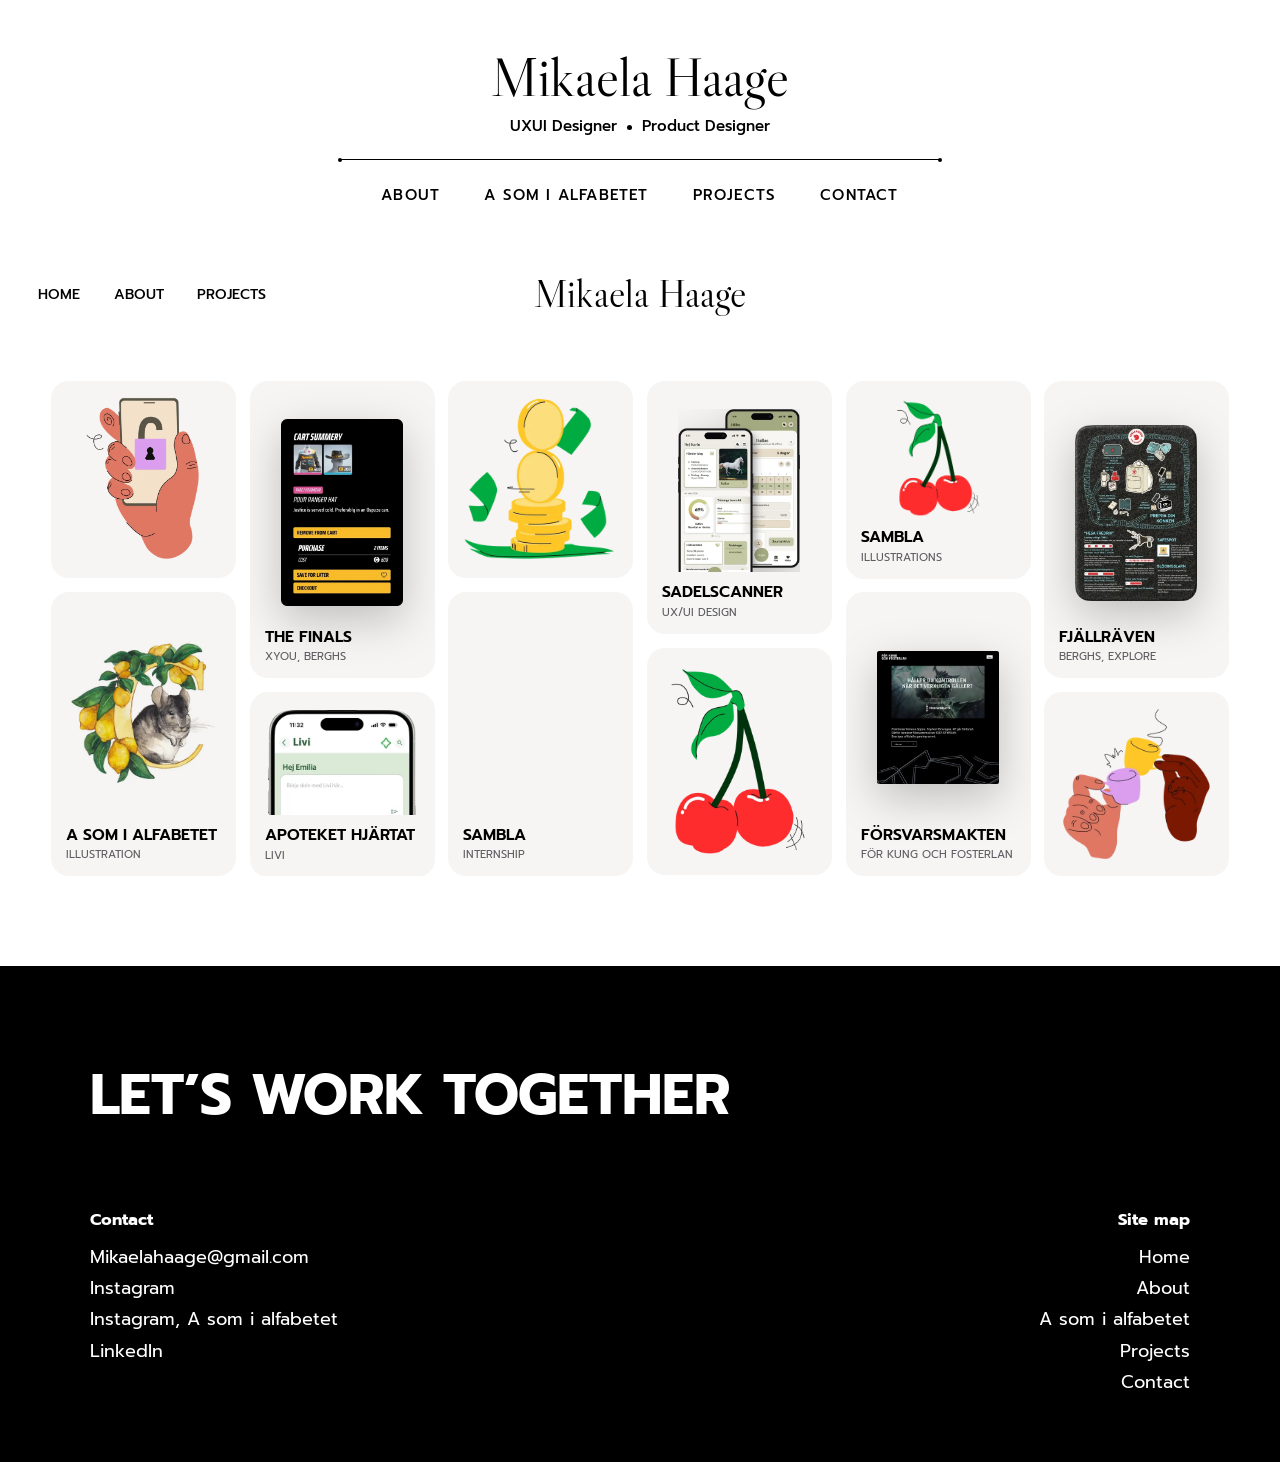
==== index.html @ c75f8031 "Give the Projects view the compact header and a title, like About Co-Authored-By: Claude Opus 5.5 <n" ====
<!doctype html>
<html lang="en">
<head>
  <meta charset="utf-8">
  <meta name="viewport" content="width=device-width, initial-scale=1">
  <title>Mikaela Haage – UXUI Designer &amp; Product Designer</title>
  <meta name="description" content="Portfolio of Mikaela Haage, UXUI Designer and Product Designer in Stockholm: apps, campaigns and hand-drawn illustration.">
  <link rel="canonical" href="https://mikaelahaage.se/">
  <!-- How the page looks when the link is shared. -->
  <meta property="og:type" content="website">
  <meta property="og:site_name" content="Mikaela Haage">
  <meta property="og:title" content="Mikaela Haage – UXUI Designer &amp; Product Designer">
  <meta property="og:description" content="Portfolio of Mikaela Haage, UXUI Designer and Product Designer in Stockholm: apps, campaigns and hand-drawn illustration.">
  <meta property="og:url" content="https://mikaelahaage.se/">
  <meta property="og:image" content="https://mikaelahaage.se/img/share/home.jpg">
  <meta property="og:image:width" content="1200">
  <meta property="og:image:height" content="630">
  <meta name="twitter:card" content="summary_large_image">
  <link rel="preconnect" href="https://fonts.googleapis.com">
  <link rel="preconnect" href="https://fonts.gstatic.com" crossorigin>
  <link rel="stylesheet" href="https://fonts.googleapis.com/css2?family=Libre+Caslon+Display&family=Prompt:wght@400;500;600&display=swap">
  <link rel="stylesheet" href="styles.css">
  <script>
    // Intro: start hidden before first paint. Skipped for reduced motion, deep links,
    // and when arriving from another page on the site (the page transition runs instead).
    // A reload keeps the original referrer, so it counts as a fresh visit.
    const navType = (performance.getEntriesByType("navigation")[0] || {}).type;
    const fromSite = navType !== "reload" && document.referrer.startsWith(location.origin + "/");
    // The Projects view has the project pages' compact header; set it before
    // the first paint so the big header never flashes.
    if (location.hash === "#projects") document.documentElement.classList.add("list-view");
    if (!matchMedia("(prefers-reduced-motion: reduce)").matches && !location.hash && !fromSite) {
      history.scrollRestoration = "manual";
      document.documentElement.classList.add("intro");
    }
  </script>
</head>
<body>

  <header class="site-header">
    <h1 class="name">Mikaela Haage</h1>
    <p class="role">UXUI Designer<span class="role-dot" aria-hidden="true"></span>Product Designer</p>
    <div class="rule" role="presentation"></div>
    <nav class="nav" aria-label="Main menu">
      <a href="about">About</a>
      <a href="projects/alfabetet">A som i alfabetet</a>
      <a href="#projects">Projects</a>
      <a href="#contact">Contact</a>
    </nav>
  </header>

  <!-- The Projects view's header, like About's and the project pages'. -->
  <header class="project-header project-header--plain projects-header">
    <nav class="project-nav" aria-label="Main menu">
      <a href="./">Home</a>
      <a href="about">About</a>
      <a href="#projects" aria-current="page">Projects</a>
    </nav>
    <a class="name" href="./">Mikaela Haage</a>
  </header>

  <main>
    <div class="projects-intro">
      <p class="case-eyebrow">Projects</p>
      <h1 class="case-title">Selected work</h1>
    </div>
    <!-- Card wall: JS fills .wall-track with two identical sets of columns. -->
    <section id="projects" class="wall" aria-label="Projects">
      <div class="wall-track" id="wall-track"></div>
    </section>

  </main>

  <!-- Same contact footer as the project pages, mirrored: heading and a site
       map (the header's links) on the left, contact on the right. -->
  <footer id="contact" class="contact-footer contact-footer--home" aria-labelledby="contact-footer-title">
    <h2 id="contact-footer-title" class="contact-footer-title">Let’s work together</h2>
    <div class="contact-footer-columns">
      <div class="contact-footer-contact">
        <p class="contact-footer-label">Contact</p>
        <ul class="contact-footer-links">
          <li><a href="mailto:mikaelahaage@gmail.com">Mikaelahaage@gmail.com</a></li>
          <!-- TODO: add the real profile URLs. -->
          <li><a href="https://www.instagram.com/egaah/" target="_blank" rel="noopener">Instagram</a></li>
          <li><a href="https://www.instagram.com/asomialfabetet/" target="_blank" rel="noopener">Instagram, A som i alfabetet</a></li>
          <li><a href="https://www.linkedin.com/in/mikaela-haage-33284964" target="_blank" rel="noopener">LinkedIn</a></li>
        </ul>
      </div>
      <nav class="site-map" aria-labelledby="site-map-title">
        <p id="site-map-title" class="contact-footer-label">Site map</p>
        <ul class="contact-footer-links">
          <li><a href="./">Home</a></li>
          <li><a href="about">About</a></li>
          <li><a href="projects/alfabetet">A som i alfabetet</a></li>
          <li><a href="#projects">Projects</a></li>
          <li><a href="mailto:mikaelahaage@gmail.com">Contact</a></li>
        </ul>
      </nav>
    </div>
  </footer>

  <script src="data.js"></script>
  <script src="main.js"></script>
</body>
</html>
---- styles.css ----
:root {
  --bg: #fff;
  --text: #000;
  --card-bg: #F6F5F3;
  --ink: #1a1a1a;
  --bone: #EBEBDC;
  --green: #28694B;
  --green-dark: #1f5039;
  /* Moss green from the alphabet's leaves, for its order buttons. */
  --forest: #34502F;
  /* Grey darkened to reach 4.5:1 on bone. */
  --grey-text: #5C5C61;
  --soft-white: rgba(255, 255, 255, 0.7);

  /* Name and project pages. Big Caslon ships with macOS; Libre Caslon Display is the web fallback. */
  --font-caslon: "Big Caslon", "Libre Caslon Display", Georgia, serif;
  --font-body: "Prompt", system-ui, -apple-system, "Segoe UI", sans-serif;

  --gutter: 16px;
  --gap: 14px;
  --card-radius: 18px;
  --col-w: clamp(200px, 29vw, 420px);
}

*, *::before, *::after { box-sizing: border-box; }

html { scroll-behavior: smooth; }

body {
  margin: 0;
  background: var(--bg);
  color: var(--text);
  font-family: var(--font-body);
  font-weight: 500;
  -webkit-font-smoothing: antialiased;
}

:focus-visible {
  outline: 2px solid var(--text);
  outline-offset: 3px;
}

/* ---------- Header ---------- */

.site-header {
  padding: 48px var(--gutter) 0;
  text-align: center;
}

/* fit-content so the page transition morphs the text box, not a full-width row. */
.name {
  width: fit-content;
  margin: 0 auto;
  font-family: var(--font-caslon);
  font-weight: 400;
  font-size: clamp(38px, 6vw, 54px);
  line-height: 1.1;
  view-transition-name: site-name;
}
a.name {
  display: block;
  color: inherit;
  text-decoration: none;
}

/* ---------- Page transition ----------
   Moving between pages, the name glides from the big centered header to the
   compact project header (and back) while everything else cross-fades. */

@view-transition { navigation: auto; }

::view-transition-group(site-name) {
  animation-duration: 0.7s;
  animation-timing-function: cubic-bezier(0.65, 0, 0.35, 1);
}
::view-transition-old(root),
::view-transition-new(root) { animation-duration: 0.5s; }

@media (prefers-reduced-motion: reduce) {
  @view-transition { navigation: none; }
}

/* ---------- Intro ----------
   main.js steps html through: .intro → --name → --ball → --line.
   During --line the line stretch and the page fade share duration and easing,
   so the page reaches full opacity exactly when the line reaches full width. */

.intro {
  --line-dur: 1.2s;
  --line-ease: cubic-bezier(0.65, 0, 0.35, 1);
}

.intro body { overflow: hidden; }

.intro .name { opacity: 0; }
.intro--name .name {
  opacity: 1;
  transition: opacity 0.9s ease;
}

/* Line starts as one ball (both end dots stacked at width 0), then stretches out. */
.intro .site-header .rule { width: 0; }
.intro .site-header .rule::before,
.intro .site-header .rule::after { scale: 0; }
.intro--ball .site-header .rule::before,
.intro--ball .site-header .rule::after {
  scale: 2.5;
  transition: scale 0.45s cubic-bezier(0.34, 1.56, 0.64, 1);
}
.intro--line .site-header .rule {
  width: var(--rule-w);
  transition: width var(--line-dur) var(--line-ease);
}
.intro--line .site-header .rule::before,
.intro--line .site-header .rule::after {
  scale: 1;
  transition: scale var(--line-dur) var(--line-ease);
}

/* The role and menu open up from the center in lockstep with the line: a
   clip that widens outward, with a quick fade so the edges stay soft. The
   rest of the page (the card wall and below) fades in alongside. */
.intro .role,
.intro .nav {
  opacity: 0;
  clip-path: inset(0 50%);
}
.intro--line .role,
.intro--line .nav {
  opacity: 1;
  clip-path: inset(0 0);
  transition:
    clip-path var(--line-dur) var(--line-ease),
    opacity calc(var(--line-dur) * 0.6) ease;
}
.intro main { opacity: 0; }
.intro--line main {
  opacity: 1;
  transition: opacity var(--line-dur) var(--line-ease);
}

.role {
  margin: 8px 0 22px;
  font-size: 15px;
  font-weight: 500;
}
.role-dot {
  display: inline-block;
  width: 5px;
  height: 5px;
  margin: 0 10px;
  border-radius: 50%;
  background: currentColor;
  vertical-align: middle;
}

/* Thin line with a small dot at each end */
.rule {
  --rule-w: min(600px, calc(100% - 2 * var(--gutter)));
  position: relative;
  width: var(--rule-w);
  height: 1px;
  margin: 0 auto;
  background: var(--text);
}
.rule::before,
.rule::after {
  content: "";
  position: absolute;
  top: 50%;
  width: 4px;
  height: 4px;
  border-radius: 50%;
  background: var(--text);
  /* translate (not transform) so the intro scale grows the dot around its center. */
  translate: 0 -50%;
}
.rule::before { left: -2px; }
.rule::after { right: -2px; }

.nav {
  display: flex;
  flex-wrap: wrap;
  justify-content: center;
  gap: 8px 44px;
  padding: 22px 0 40px;
  font-size: 15px;
  text-transform: uppercase;
  letter-spacing: 0.08em;
}
.nav a {
  color: inherit;
  text-decoration: none;
  padding: 2px 0;
  border-bottom: 1px solid transparent;
}
.nav a:hover { border-bottom-color: var(--text); }
/* Narrow phones, where the four links no longer fit on one line: A som i
   alfabetet on its own line, after the other links. */
@media (max-width: 509px) { .nav a[href$="alfabetet"] { order: 1; } }

/* ---------- Anchors (placeholder sections) ---------- */

.anchor { height: 0; scroll-margin-top: 16px; }
.wall { scroll-margin-top: 16px; }

/* ---------- Card wall ---------- */

.wall {
  /* Columns are two cards tall (at most 2.61 × the column width, plus the
     gap), so this width makes both rows fit between the wall's top
     (--wall-top, set by main.js) and the bottom of the first screen, but
     never narrower than 190px (on short windows the lower row then dips
     just below the fold). */
  --wall-space-below: 24px;
  --col-w: clamp(min(190px, 29vw),
    min(29vw, (100svh - var(--wall-top, 260px) - var(--wall-space-below) - var(--gap)) / 2.61),
    420px);
  width: 100%;
  overflow: hidden;
  /* White side margins; main.js fits the columns between them. */
  padding-inline: clamp(var(--gutter), 4vw, 64px);
}

.wall-track {
  display: flex;
  width: max-content;
}

/* Projects view: the compact header and a page title, as on About, in
   place of the start page's big header. */
.projects-header,
.projects-intro { display: none; }
.list-view .site-header { display: none; }
.list-view .projects-header { display: grid; }
.list-view .projects-intro {
  display: block;
  padding: clamp(24px, 4vw, 64px) clamp(var(--gutter), 4vw, 64px) clamp(8px, 1.5vw, 24px);
}

/* Projects view (main.js): a still list, one wide card per project. The
   image fills the card's left part, cropped at the top and bottom where it
   doesn't fit; title, subtitle and description beside it. */
.wall.is-list .wall-track { display: block; width: auto; }
.project-list {
  display: grid;
  gap: clamp(16px, 2.6vw, 44px);
}
.list-card {
  position: relative;
  display: flex;
  align-items: center;
  gap: clamp(20px, 4vw, 72px);
  height: clamp(170px, 17vw, 280px);
  padding-right: clamp(20px, 4vw, 72px);
  overflow: hidden;
  border-radius: var(--card-radius);
  background: var(--card-bg);
  color: inherit;
  text-decoration: none;
}
.list-card-media {
  position: relative;
  flex: 0 0 38%;
  align-self: stretch;
  overflow: hidden;
}
.list-card-media img {
  position: absolute;
  top: 50%;
  left: 8%;
  width: 84%;
  height: auto;
  transform: translateY(calc(var(--focus, 0.5) * -100%));
  transition: translate 0.4s ease;
}
/* Phones show their top (the screen's header), cropped further down. */
.list-card-media--phone img { top: 12%; left: 22%; width: 56%; transform: none; }
/* Images whose top matters (the Fjällräven mat) start just below the top. */
.list-card-media--top img { top: 10%; transform: none; }
/* Tall illustrations (the cherries) shown whole, centred in the card. */
.list-card-media--fit img { top: 10%; left: 50%; width: auto; height: 80%; transform: translateX(-50%); }
.list-card:hover .list-card-media img,
.list-card:focus-visible .list-card-media img { translate: 0 -8px; }
.list-card-text {
  display: grid;
  gap: 0.4em;
  max-width: 34em;
  text-transform: none;
}
.list-card-title {
  font-size: clamp(18px, 2vw, 34px);
  font-weight: 600;
  line-height: 1;
  text-transform: uppercase;
}
.list-card-sub {
  font-size: clamp(11px, 0.95vw, 15px);
  line-height: 1.2;
  text-transform: uppercase;
  color: var(--grey-text);
}
.list-card-blurb {
  margin-top: 0.6em;
  font-size: clamp(13px, 1.05vw, 17px);
  line-height: 1.45;
}
.list-card:hover .list-card-title { text-decoration: underline; text-underline-offset: 0.12em; }
@media (max-width: 640px) {
  .list-card { height: 150px; }
  .list-card-media { flex-basis: 42%; }
  .list-card-blurb { display: none; }
}
@keyframes list-card-in {
  from { opacity: 0; translate: 0 24px; }
}
@media (prefers-reduced-motion: no-preference) {
  .list-card { animation: list-card-in 0.45s cubic-bezier(0.2, 0.8, 0.2, 1) calc(var(--i, 0) * 70ms) both; }
}

.wall-set {
  display: flex;
  flex: none;
}

/* Margin (not flex gap) so one set is exactly n * (col + gap) wide and -50% loops cleanly. */
.wall-col {
  flex: none;
  width: var(--col-w);
  margin-right: var(--gap);
  display: flex;
  flex-direction: column;
  gap: var(--gap);
}

.card {
  display: block;
  position: relative;
  flex: none;
  width: 100%;
  height: calc(var(--col-w) * var(--r));
  background: var(--card-bg);
  border-radius: var(--card-radius);
  overflow: hidden;
}

a.card {
  color: inherit;
  text-decoration: none;
}

.card img {
  position: absolute;
  inset: 8%;
  width: 84%;
  height: 84%;
  object-fit: contain;
  transition: translate 0.4s ease;
}

a.card:hover img,
a.card:focus-visible img { translate: 0 -6px; }

/* Project card: image on top, title and subtitle bottom left. */
.card--project {
  display: flex;
  flex-direction: column;
  container-type: inline-size;
}

.card-media {
  display: block;
  position: relative;
  flex: 1;
  min-height: 0;
  margin: 10% 10% 0;
}
.card--project .card-media img { inset: 0; width: 100%; height: 100%; }
.card-media--framed img { filter: drop-shadow(0 14px 22px rgba(0, 0, 0, 0.22)); }
.card-media--multiply img { mix-blend-mode: multiply; }
/* Phone screens keep their size: the image fills the width from the top and
   the bottom is cropped, rather than the phones shrinking to fit. */
.card-media--phone { overflow: hidden; margin: 10% 10% 0; }
.card--project .card-media--phone img { inset: 0 0 auto; height: auto; }
/* Full-bleed artwork: the image fills the card, the title sits over it. */
.card--bleed .card-media {
  position: absolute;
  inset: 0;
  margin: 0;
}
.card--project.card--bleed .card-media img { object-fit: cover; }
.card--bleed .card-text { position: relative; margin-top: auto; }
a.card--bleed:hover img { translate: none; }
/* Print work sits a little smaller in its card, with more air around it. */
.card-media--framed { margin: 15% 17% 0; }

.card-text {
  display: block;
  padding: 7cqi 8cqi 8cqi;
  text-transform: uppercase;
}
.card-title {
  display: block;
  font-size: clamp(15px, 8.5cqi, 38px);
  font-weight: 600;
  line-height: 1;
}
.card-sub {
  display: block;
  margin-top: 0.45em;
  font-size: clamp(11px, 5cqi, 22px);
  font-weight: 400;
  line-height: 1.2;
  color: var(--grey-text);
}

@media (prefers-reduced-motion: reduce) {
  .card img { transition: none; }
}

/* ---------- Card preview ----------
   main.js lifts a larger copy of the pointed-at card over the wall (both
   rows tall, centered on the card) and darkens the screen behind it. The
   open preview is a link to the project and takes the pointer; the veil
   never does. */

.card-preview-veil,
.card-preview {
  position: fixed;
  pointer-events: none;
  opacity: 0;
  visibility: hidden;
}

/* Darkens the whole screen behind the preview. */
.card-preview-veil {
  inset: 0;
  z-index: 20;
  background: rgba(0, 0, 0, 0.2);
  transition: opacity 0.25s ease, visibility 0s 0.25s;
}
.card-preview-veil.is-open {
  opacity: 1;
  visibility: visible;
  transition: opacity 0.25s ease;
}
.card-preview-veil.is-open.takes-clicks { pointer-events: auto; }

/* Position and size set by main.js. The card part and the info panel have
   fixed widths; the box clips them while it widens, so nothing reflows.
   --ph is the box height; type and spacing scale with it (design: 555px). */
.card-preview {
  z-index: 21;
  display: flex;
  overflow: hidden;
  background: var(--card-bg);
  border-radius: var(--card-radius);
  box-shadow: 0 18px 44px rgba(0, 0, 0, 0.16);
  transition: opacity 0.15s ease, visibility 0s 0.15s;
}
.card-preview.is-open {
  opacity: 1;
  visibility: visible;
  pointer-events: auto;
  transition: none;
}
.card-preview {
  color: inherit;
  text-decoration: none;
}
.card-preview:hover .card-preview-cta { text-decoration: underline; text-underline-offset: 0.2em; }

.card-preview.is-expanded {
  transition: left 0.42s cubic-bezier(0.3, 0.7, 0.2, 1), width 0.42s cubic-bezier(0.3, 0.7, 0.2, 1);
}
/* Widening to the left: card part stays on the right, info opens to its left. */
.card-preview.to-left {
  flex-direction: row-reverse;
}

/* A brand shape behind the expanded preview (Sambla's loop), on the text
   side so the card art stays clear. Its width comes from the full box, so it
   doesn't stretch while the box widens; it sits behind the art and the text
   and fades in with the text. */
.card-preview-loop {
  position: absolute;
  top: 0;
  /* Measured from the card's side, which stays put while the box widens. */
  left: calc(var(--pw) * 0.38);
  width: calc(var(--pw) * 0.62);
  height: 100%;
  object-fit: cover;
  object-position: left center;
  opacity: 0;
  pointer-events: none;
  transition: opacity 0.2s ease;
}
.card-preview-loop[hidden] { display: none; }
.card-preview.to-left .card-preview-loop {
  left: auto;
  right: calc(var(--pw) * 0.38);
  transform: scaleX(-1);
}
.card-preview.is-expanded .card-preview-loop {
  opacity: 0.6;
  transition: opacity 0.3s ease 0.2s;
}

.card-preview-card,
.card-preview-info {
  flex: none;
  display: flex;
  flex-direction: column;
  height: 100%;
}

.card-preview-media {
  position: relative;
  flex: 1;
  min-height: 0;
  margin: calc(var(--ph) * 0.12) calc(var(--ph) * 0.06) 0;
}
.card-preview-media img {
  position: absolute;
  inset: 0;
  width: 100%;
  height: 100%;
  object-fit: contain;
}
.card-preview-media--framed img { filter: drop-shadow(0 12px 20px rgba(0, 0, 0, 0.22)); }
.card-preview-card { position: relative; }
.card-preview-card--bleed .card-preview-media {
  position: absolute;
  inset: 0;
  margin: 0;
}
.card-preview-card--bleed .card-preview-media img { object-fit: cover; }
.card-preview-card--bleed .card-preview-label { position: relative; margin-top: auto; }

.card-preview-label {
  padding: calc(var(--ph) * 0.06) calc(var(--ph) * 0.07) calc(var(--ph) * 0.05);
  text-transform: uppercase;
}
.card-preview-label p,
.card-preview-info p { margin: 0; }
.card-preview-title {
  font-size: calc(var(--ph) * 0.047);
  font-weight: 600;
  line-height: 1;
}
.card-preview-sub {
  margin-top: 0.45em !important;
  font-size: calc(var(--ph) * 0.036);
  font-weight: 400;
  line-height: 1.2;
  color: var(--grey-text);
}

/* Description centered in the panel; "View project" bottom right, on the
   subtitle's line. */
.card-preview-info {
  position: relative;
  justify-content: space-between;
  padding: 0 calc(var(--ph) * 0.1) calc(var(--ph) * 0.05) calc(var(--ph) * 0.06);
  opacity: 0;
  transition: opacity 0.2s ease;
}
.card-preview.to-left .card-preview-info {
  padding-left: calc(var(--ph) * 0.1);
  padding-right: calc(var(--ph) * 0.06);
}
.card-preview.is-expanded .card-preview-info {
  opacity: 1;
  transition: opacity 0.3s ease 0.2s;
}
/* Stickers sit behind the text, measured from the panel's edge next to the
   card (so they mirror when the preview opens to the left). */
.card-preview-stickers {
  position: absolute;
  inset: 0;
}
.card-preview-sticker {
  position: absolute;
  top: calc(var(--ph) * var(--y));
  left: calc(var(--ph) * var(--x));
  width: calc(var(--ph) * var(--size));
  height: auto;
}
.card-preview.to-left .card-preview-sticker {
  left: auto;
  right: calc(var(--ph) * var(--x));
}
/* Opening left, the links move to the outer corner, away from the sticker
   by the card. */
.card-preview.to-left .card-preview-ctas { align-self: flex-start; align-items: flex-start; }
.card-preview-blurb,
.card-preview-ctas { position: relative; }

.card-preview-blurb {
  margin: auto 0 !important;
  font-size: calc(var(--ph) * 0.043);
  font-weight: 400;
  line-height: 1.5;
}
/* Stacked in the outer corner, clear of the sticker by the card. */
.card-preview-ctas {
  display: flex;
  flex-direction: column;
  align-self: flex-end;
  align-items: flex-end;
  gap: calc(var(--ph) * 0.02);
}
.card-preview-cta {
  margin: 0;
  font-size: calc(var(--ph) * 0.032);
  font-weight: 700;
  line-height: 1.2;
  letter-spacing: 0.04em;
  text-transform: uppercase;
}

/* Stacked (phones): the description lies over the card part and fades in
   over the image; type scales with the card's width. */
/* Close button, top right, when the preview was opened by a click. */
.card-preview-close {
  position: absolute;
  top: 10px;
  right: 10px;
  z-index: 2;
  display: none;
  place-items: center;
  width: 32px;
  height: 32px;
  font-size: 28px;
  line-height: 1;
  color: var(--text);
  cursor: pointer;
}
.card-preview.has-close .card-preview-close { display: grid; }
/* Sideways swipes go to main.js (they step through the projects). */
.card-preview.has-close { touch-action: pan-y; }
/* Arrows beside a click-opened preview step through the projects. */
.card-preview-arrow {
  position: fixed;
  z-index: 22;
  display: none;
  place-items: center;
  width: 36px;
  height: 56px;
  translate: -50% -50%;
  color: #fff;
  opacity: 0.85;
  cursor: pointer;
}
.card-preview-arrow.is-open { display: grid; }
.card-preview-info-title { display: none; }
.card-preview.is-stacked .card-preview-info {
  position: absolute;
  inset: 0;
  z-index: 1;
  padding: calc(var(--pw) * 0.09) calc(var(--pw) * 0.08) calc(var(--pw) * 0.08);
  background: var(--card-bg);
}
.card-preview.is-stacked .card-preview-info-title {
  display: block;
  position: relative;
  font-size: calc(var(--pw) * 0.075);
  font-weight: 600;
  line-height: 1;
  text-transform: uppercase;
}
.card-preview.is-stacked .card-preview-blurb { font-size: calc(var(--pw) * 0.052); }
.card-preview.is-stacked .card-preview-ctas { align-self: flex-start; align-items: flex-start; }
.card-preview.is-stacked .card-preview-cta { font-size: calc(var(--pw) * 0.042); }
.card-preview.is-stacked .card-preview-loop,
.card-preview.is-stacked .card-preview-stickers { display: none; }

/* ---------- Mobile ---------- */

@media (max-width: 800px) {
  .site-header { padding-top: 36px; }
  .nav { gap: 6px 28px; }
}

/* ---------- Project pages ---------- */

/* Compact header: menu left, name centered, current project + Next right.
   Sticky; both sides are vertically centered on the name. */
.project-header {
  position: sticky;
  top: 0;
  z-index: 10;
  display: grid;
  grid-template-columns: minmax(0, 1fr) auto minmax(0, 1fr);
  align-items: center;
  gap: clamp(16px, 2vw, 24px);
  padding: 24px clamp(var(--gutter), 3vw, 40px);
  margin-bottom: 40px;
  font-size: clamp(13px, 1.1vw, 15px);
  text-transform: uppercase;
  background: var(--bg);
}
/* Scrolled, the header keeps its solid white background: no fade. */

/* Arriving on a project page, the whole header rolls down from above. The
   name rolls with it, so it leaves the page-to-page name glide out here. */
@keyframes header-roll-down {
  from { transform: translateY(-100%); }
  to { transform: none; }
}
.project-header .name { view-transition-name: none; }
@media (prefers-reduced-motion: no-preference) {
  .project-header { animation: header-roll-down 0.7s cubic-bezier(0.2, 0.8, 0.2, 1) both; }
}

/* Hidden while scrolling down. A thin strip stays at the top of the window
   (the ::after below the header's edge), so pointing there brings the header
   back; so does keyboard focus. */
.project-header {
  transition: background-color 0.3s ease, translate 0.35s ease;
}
.project-header.is-hidden { translate: 0 -100%; }
.project-header.is-hidden:hover,
.project-header.is-hidden:focus-within { translate: 0 0; }
.project-header::after {
  content: "";
  position: absolute;
  top: 100%;
  left: 0;
  right: 0;
  height: 24px;
  pointer-events: none;
}
.project-header.is-hidden::after { pointer-events: auto; }
@media (prefers-reduced-motion: reduce) {
  .project-header { transition: none; }
}

.project-header a {
  color: inherit;
  text-decoration: none;
  border-bottom: 1px solid transparent;
}
.project-header a:not(.name):hover { border-bottom-color: currentColor; }

.project-nav,
.project-current {
  display: flex;
  align-items: center;
  white-space: nowrap;
}
.project-nav { gap: 8px clamp(18px, 2.6vw, 40px); }
.project-current {
  justify-content: flex-end;
  gap: clamp(18px, 3.6vw, 56px);
}

.project-header .name {
  font-size: clamp(28px, 3vw, 40px);
  text-transform: none;
}

/* Tagline over the project name, centered. */
.project-tagline {
  margin: 0;
  line-height: 1.3;
  text-align: center;
}
.project-tagline strong { display: block; font-weight: 600; }

/* Two rows once the three columns get tight: name on top, menu and project below. */
@media (max-width: 860px) {
  .project-header {
    grid-template-columns: minmax(0, 1fr) auto;
    grid-template-areas: "name name" "nav current";
    gap: 12px 16px;
    font-size: 14px;
  }
  .project-header .name { grid-area: name; justify-self: center; }
  .project-nav { grid-area: nav; gap: 20px; }
  .project-current { grid-area: current; gap: 20px; }
}
@media (max-width: 640px) {
  /* Phones drop the project name; the menu and Next are enough. */
  .project-tagline { display: none; }
  .project-header { grid-template-columns: max-content minmax(0, 1fr); }
}
/* Pages without a current project (About): the menu centered under the name. */
@media (max-width: 860px) {
  .project-header--plain { grid-template-areas: "name name" "nav nav"; }
  .project-header--plain .project-nav { justify-self: center; }
}
@media (max-width: 400px) {
  .project-header { font-size: 13px; }
  .project-nav, .project-current { gap: 14px; }
}

.project {
  max-width: 1100px;
  margin: 0 auto;
  padding: 0 var(--gutter);
}

/* Case intro: text left, photo running off the right edge.
   The photo stretches to the text's height, so both columns end level. */
/* Fills the first screen under the sticky header (--header-h is set by the
   page script), so the next section only shows once you scroll. */
.case-intro {
  --intro-top: clamp(16px, 6vw, 96px);
  display: grid;
  /* Text ~44%, photo ~56% of the row, as in the design at 1248px. */
  grid-template-columns: minmax(0, 492fr) minmax(0, 639fr);
  align-content: start;
  align-items: stretch;
  gap: clamp(24px, 2.6vw, 40px);
  /* The header's 40px bottom margin collapses with --intro-top; the larger one wins. */
  min-height: calc(100svh - var(--header-h, 120px) - max(40px, var(--intro-top)));
  margin-top: var(--intro-top);
  padding: 0 0 clamp(56px, 8vw, 120px) clamp(var(--gutter), 7vw, 108px);
}

/* Text spans the photo's height: eyebrow at the top, facts on the bottom edge. */
.case-text {
  display: flex;
  flex-direction: column;
  padding-top: clamp(0px, 1.1vw, 18px);
}
.case-facts { margin: auto 0 0; }

.case-eyebrow {
  margin: 0 0 clamp(14px, 2.2vw, 36px);
  font: 400 clamp(16px, 1.5vw, 24px)/1.2 var(--font-caslon);
  color: var(--grey-text);
  text-transform: uppercase;
}
.case-title {
  margin: 0 0 clamp(12px, 1.2vw, 20px);
  font-size: clamp(34px, 4.4vw, 72px);
  font-weight: 700;
  line-height: 1.02;
  text-transform: uppercase;
}
.case-lead {
  max-width: 34em;
  margin: 0 0 clamp(20px, 3vw, 48px);
  font-size: clamp(15px, 1.35vw, 21px);
  font-weight: 400;
  line-height: 1.3;
}

.case-facts {
  display: flex;
  flex-wrap: wrap;
  gap: 24px clamp(24px, 3vw, 48px);
}
/* One row, packed close: Deliverables wraps if it must; Duration and Team
   stay put. */
.case-facts > div:first-child { flex: 0 1 auto; max-width: 26em; }
/* Computers: one row. Deliverables gets the free width (but never less than
   about ten characters), the others shrink and wrap only when they must, so
   no column becomes a tall stack and the row ends level with the image. */
@media (min-width: 861px) {
  .case-facts { flex-wrap: nowrap; }
  .case-facts > div:first-child { flex: 1 1 10em; max-width: 26em; }
  .case-facts > div:not(:first-child) { flex: 0 1 auto; }
  /* The first line of each fact sits on the photo's bottom edge; any further
     lines run on below it. */
  .case-facts dd { height: 1lh; }
}
/* Four facts: two rows of two instead of one long row. */
.case-facts.case-facts--grid {
  display: grid;
  grid-template-columns: repeat(2, minmax(0, max-content));
}
.case-facts--grid > div:first-child { max-width: 18em; }
.case-facts--grid > div:not(:first-child) { white-space: normal; }
.case-facts dt {
  margin-bottom: 10px;
  font: 400 clamp(15px, 1.4vw, 22px)/1.2 var(--font-caslon);
  color: var(--grey-text);
}
.case-facts dd {
  margin: 0;
  font-size: clamp(13px, 0.95vw, 15px);
  font-weight: 600;
  line-height: 1.15;
  letter-spacing: 0.05em;
}

/* Photo keeps its own proportions and sets the row height: the same size
   and shape on every page (one rounded corner), even where the text beside
   it runs longer. */
.case-media {
  position: relative;
  align-self: start;
  width: 100%;
  aspect-ratio: 639 / 417;
  margin: 0;
  overflow: hidden;
  border-top-left-radius: 28px;
}
/* Narrower computers: the text wraps onto more lines, so the image is a
   little taller to keep the fact row level with its bottom edge. */
@media (min-width: 861px) and (max-width: 1299px) {
  .case-media { aspect-ratio: 5 / 4; }
}
@media (min-width: 861px) and (max-width: 939px) {
  .case-media { aspect-ratio: 1; }
}
.case-media img {
  position: absolute;
  inset: 0;
  width: 100%;
  height: 100%;
  object-fit: cover;
  object-position: 65% center;
}
/* For illustrations: contained on the card grey instead of cropped. */
.case-media--panel { background: var(--card-bg); }
.case-media--panel img { object-fit: contain; padding: 8%; }
/* The phones on their podium fill more of the panel. The grey darkens
   towards the bottom like a floor, so the podium stands on something. */
.case-media--phones {
  background: linear-gradient(180deg, var(--card-bg) 0 50%, #ECE8E2 78%, #E4DFD8 100%);
}
.case-media--phones img { padding: 5% 4% 3%; }
/* The alphabet poster as a print on the panel: larger, with a soft shadow. */
.case-media--poster img {
  padding: 2%;
  filter: drop-shadow(0 10px 24px rgba(0, 0, 0, 0.14));
}

@media (max-width: 860px) {
  .case-intro {
    grid-template-columns: minmax(0, 1fr);
    padding-right: var(--gutter);
  }
  .case-text { padding-top: 0; }
}

/* Each chapter below the intro gets a screen of its own: it is centered in
   the space under the sticky header, so the chapters before and after stay
   out of view while you look at it. */
.chapter {
  display: flex;
  flex-direction: column;
  justify-content: center;
  min-height: calc(100svh - var(--header-h, 120px));
  /* Room between chapters, enough for the parallax drift (parallax.js). */
  padding-block: clamp(72px, 8vw, 128px);
}
.chapter > section { margin-bottom: 0; }
/* The last screen (next project + contact footer) fills the space under the
   header, split 426:546 as in the design (1398px wide); this also leaves
   enough page for the last chapter to scroll fully into place. */
.next-up {
  position: relative;
  display: flex;
  align-items: center;
  min-height: calc((100svh - var(--header-h, 120px)) * 0.438);
  padding: 48px clamp(var(--gutter), 7vw, 108px);
  color: inherit;
  text-decoration: none;
}
.next-up-title {
  font-size: clamp(36px, 4.4vw, 72px);
  font-weight: 700;
  line-height: 1;
  text-transform: uppercase;
}
.next-up:hover .next-up-title,
.next-up:focus-visible .next-up-title {
  text-decoration: underline;
  text-decoration-thickness: 0.06em;
  text-underline-offset: 0.12em;
}
.next-up-sticker {
  position: absolute;
  top: 50%;
  left: 76.1vw;
  width: 8.2vw;
  height: auto;
  translate: 0 -50%;
}
/* A round sticker reads small at the tall stickers' width. */
.next-up-sticker--round { width: 13vw; }
/* A square-ish illustration, a little larger than the tall stickers. */
.next-up-sticker--wide { width: 11vw; }
/* A phone (Hodd): tall and narrow, so a little smaller. */
.next-up-sticker--phone { width: 6.2vw; }
/* A tablet lying sideways (Försvarsmakten): wide, so larger. */
.next-up-sticker--tablet { width: 15vw; }

.contact-footer {
  min-height: calc((100svh - var(--header-h, 120px)) * 0.562);
  padding: clamp(48px, 8vw, 128px) clamp(var(--gutter), 7vw, 108px) 64px;
  color: #fff;
  background: #000;
}
.contact-footer-title {
  margin: 0 0 clamp(40px, 6.4vw, 100px);
  font-size: clamp(36px, 4.4vw, 72px);
  font-weight: 700;
  line-height: 1;
  text-transform: uppercase;
}
.contact-footer-label {
  margin: 0 0 0.6em;
  font-size: clamp(15px, 1.3vw, 20px);
  font-weight: 700;
}
.contact-footer-links {
  margin: 0;
  padding: 0;
  list-style: none;
  font-size: clamp(15px, 1.4vw, 21px);
  font-weight: 400;
  line-height: 1.75;
}
.contact-footer a {
  color: inherit;
  text-decoration: none;
  border-bottom: 1px solid transparent;
}
.contact-footer a:hover { border-bottom-color: currentColor; }
.contact-footer :focus-visible { outline-color: #fff; }
/* The same footer on every page: heading and contact on the left, site map
   on the right. The landing page adds white space above it (the other pages
   have Next project there). */
.contact-footer--home { margin-top: clamp(56px, 7vw, 112px); }
.contact-footer-columns {
  display: flex;
  flex-wrap: wrap;
  justify-content: space-between;
  align-items: flex-start;
  gap: 40px clamp(48px, 8vw, 140px);
}
.site-map { margin-left: auto; text-align: right; }

@media (max-width: 860px) {
  .next-up-sticker { left: auto; right: var(--gutter); width: 52px; }
  .next-up-sticker--round { width: 76px; }
  .next-up-sticker--wide { width: 70px; }
  .next-up-sticker--phone { width: 40px; }
  .next-up-sticker--tablet { width: 140px; }
}
/* Phones: the sticker larger, lying behind the title like a picture. */
@media (max-width: 640px) {
  .next-up-title { position: relative; z-index: 1; }
  .next-up-sticker { width: 100px; }
  .next-up-sticker--round { width: 150px; }
  .next-up-sticker--wide { width: 130px; }
  .next-up-sticker--phone { width: 76px; }
  /* Dark, so it sits above the title instead of behind it. */
  .next-up-sticker--tablet { width: 120px; translate: 0 calc(-100% - 14px); }
}
/* Stickers give a small wiggle when the pointer is on them, or on phones
   when tapped (each one on its own, not the whole section). */
@keyframes sticker-wiggle {
  0%, 100% { rotate: 0deg; }
  20% { rotate: -4deg; }
  40% { rotate: 3deg; }
  60% { rotate: -2deg; }
  80% { rotate: 1deg; }
}
@media (hover: hover) and (min-width: 641px) and (prefers-reduced-motion: no-preference) {
  .research-sticker:hover,
  .role-sticker:hover,
  .learning-sticker:hover,
  .next-up-sticker:hover,
  .campaign-piece--megaphone:hover {
    animation: sticker-wiggle 0.6s ease-in-out;
  }
}
/* Phones wiggle a sticker when it's tapped instead (stickers.js). */
@media (prefers-reduced-motion: no-preference) {
  .is-wiggling { animation: sticker-wiggle 0.6s ease-in-out; }
}

/* Parallax in two zones. Progress is the chapter's pass through the area
   under the header; with chapters one screen tall, a chapter's content center
   sits at the bottom edge at 25%, mid-screen at 50% and the top edge at 75%.
   - In:   until the content reaches 30% up the screen (40%), stickers catch up
           from --depth lower and text lags from --linger higher.
   - Lock: from there until the content is 15% from the top (67.5%),
           everything holds its design position and moves with the page.
   - Out:  after that the parallax returns the other way as it leaves.
   Browsers without scroll-driven animations simply skip it. */
@keyframes sticker-parallax {
  0% {
    transform: translateY(var(--depth, 35px));
    animation-timing-function: cubic-bezier(0.33, 0, 0.3, 1);
  }
  40%, 67.5% { transform: none; }
  67.5% { animation-timing-function: cubic-bezier(0.7, 0, 0.67, 1); }
  100% { transform: translateY(calc(-1 * var(--depth, 35px))); }
}
@keyframes text-linger {
  0% {
    transform: translateY(calc(-1 * var(--linger, 12svh)));
    animation-timing-function: cubic-bezier(0.33, 0, 0.3, 1);
  }
  40%, 67.5% { transform: none; }
  67.5% { animation-timing-function: cubic-bezier(0.7, 0, 0.67, 1); }
  100% { transform: translateY(var(--linger, 12svh)); }
}
@supports (animation-timeline: view()) {
  @media (min-width: 861px) and (prefers-reduced-motion: no-preference) {
    /* Stickers follow their chapter's progress through the viewport (not
       their own), so a centered chapter shows every sticker exactly at its
       design position. */
    .chapter,
    .next-up {
      view-timeline-name: --parallax;
      /* Measure against the area under the sticky header. */
      view-timeline-inset: var(--header-h, 0px) 0px;
    }
    .research-sticker,
    .role-sticker,
    .learning-sticker,
    .next-up-sticker,
    .campaign-piece {
      animation: sticker-parallax linear both;
      animation-timeline: --parallax;
    }
    /* Keep the parallax running underneath the hover wiggle. */
    .research-sticker:hover,
    .role-sticker:hover,
    .learning-sticker:hover,
    .next-up-sticker:hover,
    .campaign-piece--megaphone:hover {
      animation: sticker-parallax linear both, sticker-wiggle 0.6s ease-in-out;
      animation-timeline: --parallax, auto;
    }

    /* Text lags on the way in and out, and locks with the content between. */
    .challenge-copy,
    .research-copy,
    .concept-copy,
    .campaign-copy,
    .role-copy,
    .learning-copy {
      --linger: 12svh;
      animation: text-linger linear both;
      animation-timeline: --parallax;
    }
    /* Less inside the sand bands, which also clip the text at their edge. */
    .challenge-copy,
    .learning-copy { --linger: 7svh; }
    .case-challenge,
    .case-learning { overflow: clip; }

    .research-sticker--scarf { --depth: 30px; }
    .research-sticker--beanie { --depth: 55px; }
    .research-sticker--sleeping-mat { --depth: 40px; }
    .research-sticker--jacket { --depth: 25px; }
    .research-sticker--notepad { --depth: 65px; }
    .campaign-piece--billboard { --depth: 15px; }
    .campaign-piece--phone { --depth: 30px; }
    .campaign-piece--megaphone { --depth: 50px; }
    .role-sticker--sweater { --depth: 40px; }
    .role-sticker--extinguisher { --depth: 25px; }
    .role-sticker--radio { --depth: 60px; }
    .learning-sticker--blanket { --depth: 27px; }
    .learning-sticker--mittens { --depth: 57px; }
    .next-up-sticker { --depth: 40px; }
  }
}

@media (max-width: 860px) {
  .chapter { min-height: 0; padding-block: 96px; }
}

/* Case film: its own screen right after the intro. The 16:9 player is as
   wide as the page margins allow, but never taller than fits under the
   title on one screen. Rounded top-left corner like the intro photo. */
#case-film { scroll-margin-top: var(--header-h, 120px); }
.case-film {
  --film-w: min(100vw - 2 * clamp(var(--gutter), 7vw, 108px),
                (100svh - var(--header-h, 120px) - 2 * clamp(48px, 6vw, 96px) - clamp(36px, 4.4vw, 72px) - clamp(16px, 2.4vw, 40px)) * 16 / 9);
  width: var(--film-w);
  margin-inline: auto;
}
.film-title {
  margin: 0 0 clamp(16px, 2.4vw, 40px);
  font-size: clamp(36px, 4.4vw, 72px);
  font-weight: 700;
  line-height: 1;
  text-transform: uppercase;
}
.film-player {
  position: relative;
  display: block;
  aspect-ratio: 16 / 9;
  overflow: hidden;
  border-top-left-radius: 28px;
  background: #000;
}
.film-player img,
.film-player iframe,
.film-player video {
  position: absolute;
  inset: 0;
  width: 100%;
  height: 100%;
  border: 0;
  object-fit: cover;
}
.film-player img { transition: scale 0.5s cubic-bezier(0.2, 0.8, 0.2, 1); }
.film-play {
  position: absolute;
  top: 50%;
  left: 50%;
  width: clamp(64px, 7vw, 112px);
  aspect-ratio: 1;
  border-radius: 50%;
  background: #fff;
  translate: -50% -50%;
  transition: scale 0.3s cubic-bezier(0.2, 0.8, 0.2, 1);
}
/* Play triangle, nudged right so it looks centered. */
.film-play::after {
  content: "";
  position: absolute;
  top: 50%;
  left: 54%;
  border-style: solid;
  border-width: 0.18em 0 0.18em 0.3em;
  border-color: transparent transparent transparent #000;
  font-size: clamp(64px, 7vw, 112px);
  translate: -50% -50%;
}
.film-player:hover img { scale: 1.02; }
.film-player:hover .film-play,
.film-player:focus-visible .film-play { scale: 1.08; }

/* ---------- Sambla case ----------
   Same build as the Fjällräven case: intro, then one chapter per screen on
   white, with the illustrations as stickers (wiggle and parallax below). */
.case-media--center img { object-position: center; }
/* Keeps the top of the picture (heads, faces) when the panel crops it. */
.case-media--top img { object-position: center top; }
/* A title card on black: kept whole (contained), on the same black, so it
   never crops the words when the row grows taller. */
.case-media--black { background: #050709; }
.case-media--black img { object-fit: contain; }

.sambla-chapter {
  padding-inline: clamp(var(--gutter), 7vw, 108px);
}
.sambla-copy {
  max-width: 44em;
  margin-bottom: clamp(32px, 4.5vw, 72px);
}
.sambla-title {
  margin: 0 0 clamp(12px, 1.4vw, 24px);
  font-size: clamp(36px, 4.4vw, 72px);
  font-weight: 700;
  line-height: 1;
  text-transform: uppercase;
}
.sambla-title:last-child { margin-bottom: 0; }
.sambla-text {
  max-width: 36em;
  margin: 0;
  font-size: clamp(15px, 1.35vw, 21px);
  font-weight: 400;
  line-height: 1.25;
}
.sambla-chapter figure { margin: 0; }
.sambla-chapter img {
  display: block;
  max-width: 100%;
  height: auto;
}

/* Sketch → first colour → final, joined by hand-drawn arrows. */
.sambla-steps {
  display: flex;
  align-items: center;
  justify-content: space-between;
  gap: clamp(8px, 1.5vw, 24px);
}
.sambla-step { flex: 0 1 25vw; }
/* The first colour pass a little smaller, the final pig a little larger. */
.sambla-step:nth-of-type(2) { flex-basis: 19vw; }
.sambla-step:nth-of-type(3) { flex-basis: 30vw; }
.sambla-step img { width: 100%; }
/* The sketch comes on its own white card; a soft shadow shows its edge. */
.sambla-step--sketch img { filter: drop-shadow(0 10px 28px rgba(0, 0, 0, 0.12)); }
.sambla-arrow {
  flex: 0 0 auto;
  width: clamp(40px, 7vw, 110px);
  fill: none;
  stroke: currentColor;
  stroke-width: 2.5;
  stroke-linecap: round;
  stroke-linejoin: round;
}

/* The set: a loose row of stickers, then the doors opening. */
.sambla-set,
.sambla-colours {
  display: flex;
  flex-wrap: wrap;
  align-items: center;
  justify-content: center;
  gap: clamp(24px, 3vw, 56px) clamp(16px, 3vw, 56px);
}
/* The whole set at once, in two rows that fit on one screen. */
.sambla-set {
  --item: clamp(72px, min(10.5vw, (100svh - var(--header-h, 120px)) * 0.2), 200px);
  gap: clamp(16px, 2.5vw, 40px) clamp(12px, 2vw, 36px);
  max-width: calc(7 * var(--item) + 6 * clamp(12px, 2vw, 36px));
  margin-inline: auto;
}
.sambla-set .sambla-sticker { width: var(--item); }
/* A chapter on a full-width sand band, like the bands on the Fjällräven page. */
.chapter--band { background: var(--card-bg); }
/* A short band: as tall as its content, not a whole screen. */
.chapter--short { min-height: 0; }
/* The phone is drawn tall, so it is set a little smaller to sit level. */
.sambla-set .sambla-sticker--phone img { width: 78%; margin-inline: auto; }
.sambla-set .sambla-sticker--smaller img { width: 88%; margin-inline: auto; }
.sambla-colours .sambla-sticker { width: clamp(96px, 18vw, 280px); }
.sambla-colours { max-width: calc(3 * clamp(96px, 18vw, 280px) + 2 * clamp(16px, 3vw, 56px)); margin-inline: auto; }
.sambla-sticker img { width: 100%; }
.sambla-wide {
  width: 100%;
  margin-top: clamp(40px, 5vw, 88px);
}
/* Facts with a call to action beside them, sitting at the foot of the
   intro text like .case-facts on its own. */
.case-facts-row {
  display: flex;
  flex-wrap: wrap;
  align-items: flex-end;
  gap: 24px clamp(32px, 4vw, 64px);
  margin-top: auto;
}
.case-facts-row .case-facts { margin: 0; }
/* A call to action right under the intro lead. */
.case-cta-wrap { margin: 4px 0 32px; }
.case-cta {
  display: inline-block;
  padding: 0.9em 1.6em;
  border-radius: 999px;
  background: var(--forest);
  color: var(--bg);
  font-size: clamp(13px, 0.95vw, 15px);
  font-weight: 600;
  letter-spacing: 0.05em;
  text-decoration: none;
  text-transform: uppercase;
  transition: background-color 0.2s;
}
.case-cta:hover { background: var(--text); }
.case-cta:focus-visible { outline: 2px solid var(--text); outline-offset: 3px; }
/* Phones: buttons run the full width of the page. */
@media (max-width: 640px) {
  .case-cta { display: block; width: 100%; text-align: center; }
}

/* Order pop-up: a white card on a darkened page. */
.order-dialog {
  width: min(520px, 100% - 2 * var(--gutter));
  max-height: calc(100% - 2 * var(--gutter));
  padding: 0;
  border: 0;
  border-radius: var(--card-radius);
  background: var(--bg);
  color: var(--text);
}
.order-dialog::backdrop { background: rgba(0, 0, 0, 0.6); }
.order-form {
  position: relative;
  display: grid;
  gap: 18px;
  padding: clamp(24px, 4vw, 44px);
}
.order-title {
  margin: 0;
  padding-right: 40px;
  font-size: clamp(26px, 2.6vw, 38px);
  font-weight: 700;
  line-height: 1;
  text-transform: uppercase;
}
.order-intro { margin: -6px 0 4px; font-size: 15px; line-height: 1.35; color: var(--grey-text); }
.order-close {
  position: absolute;
  top: clamp(14px, 2vw, 24px);
  right: clamp(14px, 2vw, 24px);
  display: grid;
  place-items: center;
  width: 40px;
  height: 40px;
  padding: 0;
  border: 0;
  border-radius: 50%;
  background: transparent;
  color: inherit;
  cursor: pointer;
}
.order-close:hover, .order-close:focus-visible { background: rgba(0, 0, 0, 0.06); }
.order-close svg { width: 22px; fill: none; stroke: currentColor; stroke-width: 1.6; stroke-linecap: round; }
.order-group {
  display: grid;
  gap: 14px;
  min-width: 0;
  margin: 0;
  padding: 0;
  border: 0;
}
.order-group legend {
  margin-bottom: 14px;
  padding: 0;
  font: 500 15px/1.2 var(--font-body);
  color: var(--grey-text);
}
.order-group + .order-group { margin-top: 6px; }
/* A thin line between your details and the print. */
.order-divider { width: 100%; margin: 8px 0 0; border: 0; border-top: 1px solid #ddd; }
.order-choice { display: flex; flex-wrap: wrap; gap: 8px; }
/* Two pills; the chosen one fills in. */
.order-choice label {
  position: relative;
  display: flex;
  align-items: center;
  min-height: 42px;
  padding: 0 18px;
  border: 1px solid rgba(0, 0, 0, 0.35);
  border-radius: 999px;
  font-size: 15px;
  cursor: pointer;
}
.order-choice input { position: absolute; opacity: 0; pointer-events: none; }
.order-choice label:has(input:checked) { border-color: var(--text); background: var(--text); color: var(--bg); }
.order-choice label:has(input:focus-visible) { outline: 2px solid var(--text); outline-offset: 2px; }
.order-row { display: grid; grid-template-columns: 1fr 1fr; gap: 14px; }
.order-field { display: grid; gap: 6px; }
.order-field[hidden] { display: none; }
.order-field span { font-size: 13px; font-weight: 600; letter-spacing: 0.05em; text-transform: uppercase; }
.order-field input,
.order-field select,
.order-field textarea {
  width: 100%;
  min-height: 46px;
  padding: 10px 14px;
  border: 1px solid rgba(0, 0, 0, 0.35);
  border-radius: 10px;
  background: var(--bg);
  color: inherit;
  font: 400 16px/1.2 var(--font-body);
}
.order-field input::placeholder,
.order-field textarea::placeholder { color: var(--grey-text); }
.order-field textarea { resize: vertical; line-height: 1.35; }
.order-note[hidden] { display: none; }
.order-note { margin: -4px 0 0; font-size: 14px; line-height: 1.35; color: var(--grey-text); }
.order-field input:focus-visible,
/* The letter list draws its own chevron, set in from the edge like the text. */
.order-field select {
  appearance: none;
  -webkit-appearance: none;
  padding-right: 44px;
  background: var(--bg) url("data:image/svg+xml,%3Csvg xmlns='http://www.w3.org/2000/svg' viewBox='0 0 24 24' fill='none' stroke='%23000' stroke-width='1.8' stroke-linecap='round' stroke-linejoin='round'%3E%3Cpath d='m6 9 6 6 6-6'/%3E%3C/svg%3E") no-repeat right 16px center / 16px;
}
.order-field select:focus-visible,
.order-field textarea:focus-visible { outline: 2px solid var(--text); outline-offset: 1px; }
.order-check[hidden] { display: none; }
.order-check { display: flex; align-items: center; gap: 10px; font-size: 15px; cursor: pointer; }
.order-check input { width: 18px; height: 18px; margin: 0; accent-color: var(--text); }
.order-send { justify-self: start; margin-top: 6px; border: 0; cursor: pointer; font-family: inherit; }
@media (max-width: 420px) {
  .order-row { grid-template-columns: minmax(0, 1fr); }
}

/* Customer orders: a strip of cards sliding slowly to the left, faded at
   both edges. It pauses on hover and stands still with reduced motion. */
.abc-orders {
  --order-gap: clamp(12px, 1.6vw, 24px);
  overflow: hidden;
  margin-inline: calc(-1 * clamp(var(--gutter), 7vw, 108px));
  mask-image: linear-gradient(90deg, transparent, #000 8%, #000 92%, transparent);
}
.abc-orders-track {
  display: flex;
  gap: var(--order-gap);
  width: max-content;
  /* The gap after the last card, so half the track is exactly one set. */
  padding-right: var(--order-gap);
  animation: abc-orders 40s linear infinite;
}
.abc-orders:hover .abc-orders-track { animation-play-state: paused; }
@keyframes abc-orders { to { translate: -50% 0; } }
/* Same size for all; the tall phone photos are cropped to 4:5. */
.abc-order {
  flex: none;
  height: clamp(220px, 26vw, 360px);
  aspect-ratio: 4 / 5;
  margin: 0;
  overflow: hidden;
  border-radius: var(--card-radius);
  background: var(--card-bg);
}
.abc-orders .abc-order img { width: 100%; height: 100%; object-fit: cover; }
/* Name prints are artwork, not photos: shown whole, their white melting into
   the card grey. */
.abc-orders .abc-order--art img { padding: 10%; object-fit: contain; mix-blend-mode: multiply; }
/* Out to the screen edges, through the chapter's padding (see .sambla-chapter). */
@media (max-width: 860px) {
  .abc-orders { margin-inline: calc(-1 * var(--gutter)); }
}
@media (prefers-reduced-motion: reduce) {
  .abc-orders { overflow-x: auto; }
  .abc-orders-track { animation: none; }
}

/* A som i alfabetet hero: the poster and a zoomed-in pan across it
   cross-fade in the panel; the pan fills it edge to edge. */
.abc-slide {
  opacity: 0;
  pointer-events: none;
  transition: opacity 0.8s ease;
}
.abc-slide.is-active { opacity: 1; pointer-events: auto; }
.abc-pan {
  position: absolute;
  inset: 0;
  overflow: hidden;
  background: #fff;
  container-type: size;
}
/* The poster at twice the panel's width. It glides along each row of
   letters, A–E left to right, F–J back, and so on down to Ö. --y1 to --y5
   centre each row in the panel (the %s are how far down the poster the
   row's middle sits), kept within the poster's edges whatever the panel's
   shape. */
.abc-pan img {
  --x-end: calc(100cqw - 100%);
  --y1: clamp(calc(100cqh - 100%), calc(50cqh - 12.6%), 0px);
  --y2: clamp(calc(100cqh - 100%), calc(50cqh - 30%), 0px);
  --y3: clamp(calc(100cqh - 100%), calc(50cqh - 46%), 0px);
  --y4: clamp(calc(100cqh - 100%), calc(50cqh - 62%), 0px);
  --y5: clamp(calc(100cqh - 100%), calc(50cqh - 84%), 0px);
  position: absolute;
  inset: 0 auto auto 0;
  width: 200%;
  max-width: none;
  height: auto;
  padding: 0;
  filter: none;
  object-fit: fill;
  translate: 0 var(--y1);
}
.abc-pan.is-panning img { animation: abc-pan 54s ease-in-out forwards; }
@keyframes abc-pan {
  0%   { translate: 0 var(--y1); }
  16%  { translate: var(--x-end) var(--y1); }
  22%  { translate: var(--x-end) var(--y2); }
  38%  { translate: 0 var(--y2); }
  44%  { translate: 0 var(--y3); }
  60%  { translate: var(--x-end) var(--y3); }
  66%  { translate: var(--x-end) var(--y4); }
  82%  { translate: 0 var(--y4); }
  88%  { translate: 0 var(--y5); }
  100% { translate: var(--x-end) var(--y5); }
}
/* In the bottom right corner, clear of the poster. */
.abc-dots {
  position: absolute;
  right: clamp(10px, 1.4vw, 20px);
  bottom: clamp(10px, 1.4vw, 20px);
  display: flex;
  gap: 4px;
}
/* A 24px hit area around each 8px dot. */
.abc-dots button {
  width: 24px;
  height: 24px;
  padding: 0;
  border: 0;
  background: none;
  cursor: pointer;
}
.abc-dots button::before {
  content: "";
  display: block;
  width: 8px;
  height: 8px;
  margin: auto;
  border-radius: 50%;
  background: var(--text);
  opacity: 0.25;
  transition: opacity 0.3s;
}
.abc-dots button[aria-pressed="true"]::before { opacity: 0.85; }
.abc-dots button:focus-visible { outline: 2px solid var(--text); outline-offset: -4px; border-radius: 50%; }

/* A som i alfabetet: the letters as a Pinterest-style feed. Each tile keeps
   its own shape, and a few take two columns. The script sets each tile's row
   span from its height (in 4px rows); without it the tiles fall into plain
   rows. The white of the scans multiplies into the tile grey. */
.abc-letters {
  --cols: 5;
  --abc-gap: clamp(10px, 1.4vw, 20px);
  display: grid;
  grid-template-columns: repeat(var(--cols), minmax(0, 1fr));
  grid-auto-flow: dense;
  gap: var(--abc-gap);
}
.abc-letters.is-masonry { grid-auto-rows: 4px; row-gap: 0; }
.abc-letters figure {
  align-self: start;
  overflow: hidden;
  border-radius: var(--card-radius);
  background: var(--card-bg);
}
.abc-letters img { width: 100%; mix-blend-mode: multiply; }
/* A tile grown to close a gap on phones (see the page script). */
.abc-letters figure.is-stretched { display: flex; align-items: center; }
.abc-big { grid-column: span 2; }
/* The order prompt at the end of the feed: double width, on the page white. */
.abc-cta-tile {
  align-self: start;
  display: grid;
  justify-items: start;
  gap: 14px;
  padding: clamp(28px, 3.5vw, 56px);
  background: var(--bg);
}
.abc-cta-title {
  margin: 0;
  font-size: clamp(24px, 2.4vw, 40px);
  font-weight: 700;
  line-height: 1;
  text-transform: uppercase;
}
/* Kept on one line in a narrow column. */
.abc-cta-tile .case-cta { padding-inline: 1.2em; white-space: nowrap; }
/* Phones: the tile (white on white) drops its sides, so its full-width
   button lines up with the page. */
@media (max-width: 640px) {
  .abc-cta-tile { padding-inline: 0; justify-items: stretch; }
}
.abc-cta-text { max-width: 22em; margin: 0 0 6px; font-size: clamp(15px, 1.2vw, 19px); line-height: 1.3; }

@media (max-width: 1100px) { .abc-letters { --cols: 4; } }
@media (max-width: 860px) { .abc-letters { --cols: 3; } }
@media (max-width: 560px) { .abc-letters { --cols: 2; } }
/* A line of text between the steps and the doors in the process. */
.sambla-text--after { margin-top: clamp(48px, 6vw, 104px); }
.sambla-text--after + .sambla-wide { margin-top: clamp(24px, 3vw, 48px); }

/* The two sites, the second overlapping the first. */
.sambla-webs {
  display: flex;
  flex-direction: column;
}
.sambla-web {
  width: 74%;
  filter: drop-shadow(0 18px 40px rgba(0, 0, 0, 0.12));
}
.sambla-web--rahalaitos {
  position: relative;
  margin: -14% 0 0 auto;
}
/* Then the Google ad and a guide, the other way round, and three phones.
   These come with their own rounded corners, so the shadow follows the
   image's shape. */
.sambla-webs--flip,
.sambla-phones { margin-top: clamp(56px, 7vw, 120px); }
.sambla-shot { filter: drop-shadow(0 18px 40px rgba(0, 0, 0, 0.12)); }
/* The guide is the one to see: large and in front on the right. The
   Google ad peeks out behind it on the left. */
.sambla-shot--google { width: 56%; }
.sambla-shot--guide {
  position: relative;
  width: 58%;
  margin: -17% 0 0 auto;
}
.sambla-phones {
  display: flex;
  justify-content: center;
  align-items: flex-start;
  gap: clamp(12px, 4vw, 72px);
}
.sambla-phone {
  width: clamp(96px, 19vw, 300px);
  filter: drop-shadow(0 18px 40px rgba(0, 0, 0, 0.14));
}
/* The middle phone sits a little lower, for a looser row. */
.sambla-phone:nth-child(2) { margin-top: 6%; }

/* Teaser for the rest of the work: text on the left, a thumbs up beside it. */
.sambla-more {
  display: flex;
  align-items: center;
  justify-content: space-between;
  gap: clamp(24px, 5vw, 96px);
}
.sambla-more .sambla-copy { margin-bottom: 0; }
.sambla-more-sticker {
  flex: none;
  width: clamp(110px, 15vw, 240px);
  margin-right: clamp(0px, 8vw, 160px);
}
.sambla-more-sticker img { width: 100%; }

/* The illustrations and screens on this page hold still; only the text
   lingers, and the cherries by "Next project" keep their parallax and
   wiggle (the shared .next-up-sticker rules). */
@supports (animation-timeline: view()) {
  @media (min-width: 861px) and (prefers-reduced-motion: no-preference) {
    .sambla-copy {
      --linger: 12svh;
      animation: text-linger linear both;
      animation-timeline: --parallax;
    }
    /* Text in a band, and just before and after one, holds still, so no
       title slides across the band's edge. */
    .chapter--band .sambla-copy,
    .chapter--band + .chapter .sambla-copy,
    .chapter:has(+ .chapter--band) .sambla-copy { animation: none; }
    /* The first chapter after the intro holds still too, so its title never
       peeks up into the first screen. */
    .case-intro + .chapter :is(.sambla-copy, .challenge-copy, .research-copy, .concept-copy, .campaign-copy, .role-copy, .learning-copy) { animation: none; }
  }
}

@media (max-width: 860px) {
  .sambla-chapter { padding-inline: var(--gutter); }
  /* Narrow screens: an S down the screen, small enough to fit one screen
     (sketch left, first colour right, final left), with the arrows
     curving from one to the next. */
  .sambla-steps {
    display: grid;
    grid-template-columns: 1fr 1fr;
    grid-template-areas:
      "sketch arrow1"
      "arrow2 colour"
      "final  final";
    align-items: center;
    gap: 0;
    max-width: calc((100svh - 160px) / 1.45);
    margin-inline: auto;
  }
  .sambla-step { width: 92%; }
  .sambla-step:nth-of-type(1) { grid-area: sketch; justify-self: start; }
  .sambla-step:nth-of-type(2) { grid-area: colour; justify-self: end; width: 84%; margin-top: -12%; }
  .sambla-step:nth-of-type(3) { grid-area: final; justify-self: start; width: 58%; margin: -10% 0 0 4%; }
  .sambla-arrow { width: 52%; justify-self: center; }
  .sambla-arrow:nth-of-type(1) { grid-area: arrow1; rotate: 35deg; margin-top: 20%; }
  .sambla-arrow:nth-of-type(2) { grid-area: arrow2; scale: -1 1; rotate: -35deg; margin-top: 50%; }
  .sambla-web { width: 88%; }
  .sambla-more { flex-direction: column; align-items: flex-start; }
  /* Under the text, centred (beats .sambla-chapter figure's margin). */
  .sambla-more .sambla-more-sticker { align-self: center; margin: 8px 0 0; }
  .sambla-shot--google { width: 70%; }
  .sambla-shot--guide { width: 80%; }
}

/* ---------- Sambla internship ----------
   Built from the Sambla case's chapter pieces, plus boards (screenshots from
   Figma), a low-, mid- and hi-fi row, and a row of illustrations. */
.sambla-chapter .sambla-copy .sambla-text + .sambla-text { margin-top: 0.8em; }
.intern-board {
  width: 100%;
  border-radius: 20px;
}
/* Computers: the flow sits smaller beside the copy (under it on narrow
   screens). A click still opens it full size. */
@media (min-width: 861px) {
  .intern-board--side { flex: 0 0 auto; width: clamp(320px, 44vw, 720px); }
}
.intern-board--narrow {
  width: min(100%, 900px);
  margin: clamp(32px, 4vw, 64px) auto 0;
}
.intern-fidelity {
  display: grid;
  grid-template-columns: repeat(3, minmax(0, 1fr));
  /* Bottoms level, so the captions line up. */
  align-items: end;
  gap: clamp(12px, 2vw, 32px);
}
.intern-fidelity img {
  width: 100%;
  border-radius: 16px;
}
.intern-fidelity figcaption {
  margin-top: 12px;
  font: 400 clamp(15px, 1.4vw, 22px)/1.2 var(--font-caslon);
  color: var(--grey-text);
}
/* The monkey's widget cards, with text above and without below. */
.intern-expressions {
  display: grid;
  gap: clamp(24px, 3vw, 48px);
}
.intern-expressions img { width: 100%; }
/* Computers: smaller and centred (a click still opens them full size). */
@media (min-width: 861px) {
  .intern-expressions { width: min(100%, 760px); margin-inline: auto; }
}
/* The new icons: line versions above, colour versions below. Shown at
   their own size, as the exports are small. The four images share one
   height with the cards at the same place, so the rows line up. */
.intern-icons {
  display: grid;
  grid-template-columns: repeat(2, auto);
  justify-content: center;
  justify-items: center;
  align-items: center;
  gap: 0 clamp(20px, 3vw, 48px);
  margin-top: clamp(32px, 4vw, 64px);
}
.intern-icons img { width: auto; }
/* Copy on the left, the "good job" animation beside it. */
.intern-split {
  display: flex;
  align-items: center;
  gap: clamp(24px, 5vw, 96px);
  margin-bottom: clamp(32px, 4.5vw, 72px);
}
.intern-split .sambla-copy { flex: 1 1 auto; margin-bottom: 0; }
.intern-good-job { flex: 0 0 auto; width: clamp(180px, 26vw, 420px); }
.intern-good-job img { width: 100%; }
/* Image first on computers (A good job): the animation on the left. */
@media (min-width: 861px) { .intern-split--flip > figure { order: -1; } }
/* The icon hover loop beside Key learning. */
.intern-hover { flex: 0 0 auto; width: clamp(160px, 18vw, 204px); margin: 0 auto; }
/* Key learning, laid out like Fjällräven's: the image and the text close
   together and centred as one group, the image on the left and the text
   right-aligned beside it. Phones keep text first, image under it. */
.intern-split--tight { gap: clamp(24px, 3vw, 48px); }
.intern-split--tight .sambla-copy { flex: 0 1 auto; }
.intern-split--tight .intern-hover { width: clamp(120px, 12vw, 170px); margin: 0; }
/* Försvarsmakten's loop is wide, so it gets more room. */
.fm-loop { flex: 0 0 auto; width: clamp(240px, 28vw, 440px); margin: 0; }
.fm-loop img { display: block; width: 100%; height: auto; border-top-left-radius: 20px; }
@media (max-width: 860px) { .fm-loop { width: 100%; } }
@media (min-width: 861px) {
  .intern-split--tight { justify-content: center; }
  .intern-split--tight > figure { order: -1; }
  .intern-split--tight .sambla-copy { text-align: right; }
  .intern-split--tight .sambla-text { margin-left: auto; }
}
.intern-hover img { width: 100%; }
@media (max-width: 860px) { .intern-hover { align-self: center; width: min(50vw, 220px); } }
/* The swinging monkey beside the widget chapter's copy. */
.intern-monkey { flex: 0 0 auto; width: clamp(200px, 28vw, 460px); margin: 0; }
.intern-monkey img { width: 100%; }
@media (max-width: 860px) {
  .intern-icons { grid-template-columns: minmax(0, 1fr); }
  .intern-split { flex-direction: column; align-items: flex-start; }
  .intern-good-job { align-self: center; width: min(60vw, 300px); }
  .intern-monkey { align-self: center; width: min(70vw, 320px); }
}

/* The challenge: full-width sand band. Stats on the left; title and text
   on the right. The two overlap by one column, as in the design (1572px):
   the title starts above the third stat. */
.case-challenge {
  --fjall-sand: #ECEAE2;
  display: grid;
  grid-template-columns: minmax(0, 618fr) minmax(0, 82fr) minmax(0, 471fr);
  margin: 0 0 clamp(56px, 8vw, 120px);
  padding: clamp(48px, 6vw, 96px) clamp(var(--gutter), 7.4vw, 120px) clamp(40px, 4.5vw, 72px) clamp(var(--gutter), 18vw, 290px);
  background: var(--fjall-sand);
}

.challenge-copy {
  grid-column: 2 / 4;
  grid-row: 1;
  display: flex;
  flex-direction: column;
  align-items: flex-end;
  padding-top: 0.6vw;
}
.challenge-title {
  margin: 0 0 clamp(16px, 2.4vw, 40px);
  font-size: clamp(36px, 4.4vw, 72px);
  font-weight: 700;
  line-height: 1;
  text-transform: uppercase;
  white-space: nowrap;
}
.challenge-text {
  width: min(100%, 14.6em);
  margin: 0;
  font-size: clamp(16px, 1.35vw, 21px);
  font-weight: 400;
  line-height: 1.25;
}

/* Bars are photos of stacked Kånkens. Sizes scale with the stats area
   (700px wide in the design) so the bar heights stay in proportion. */
.challenge-stats {
  grid-column: 1 / 3;
  grid-row: 1;
  container-type: inline-size;
  display: grid;
  grid-template-columns: repeat(3, auto);
  grid-template-rows: auto auto;
  justify-content: space-between;
}
.stat {
  display: grid;
  grid-row: span 2;
  grid-template-rows: subgrid;
  justify-items: center;
  margin: 0;
}
/* Number sits right on top of its bar; bars share a bottom line. */
.stat-bar {
  display: flex;
  flex-direction: column;
  align-items: center;
  align-self: end;
}
.stat-value {
  margin: 0 0 2cqi;
  font-size: clamp(18px, 3.9cqi, 30px);
  font-weight: 600;
  line-height: 1;
}
.stat img {
  display: block;
  width: calc(var(--w) / 714 * 100cqi);
  height: auto;
}
.stat figcaption {
  grid-row: 2;
  margin-top: 2cqi;
  font-size: clamp(11px, 2.3cqi, 17px);
  line-height: 1.6;
  text-align: center;
  white-space: nowrap;
}

@media (max-width: 860px) {
  .case-challenge {
    grid-template-columns: minmax(0, 1fr);
    row-gap: 40px;
    padding: 48px var(--gutter);
  }
  .challenge-copy { grid-column: 1; align-items: flex-start; padding-top: 0; }
  .challenge-text { width: auto; max-width: 26em; }
  .challenge-stats {
    grid-column: 1;
    grid-row: 2;
    grid-template-columns: repeat(3, minmax(0, 1fr));
    gap: 0 8px;
  }
  .stat figcaption { white-space: normal; }
  .stat figcaption br { display: none; }
}

/* Research & insight: text on the left, sticker illustrations scattered on
   the right. Positions are in vw from the design (1572px wide) so the stickers
   keep their place around the text; they sit behind it. */
.case-research {
  position: relative;
  min-height: 36.3vw;
  margin: 0 0 clamp(56px, 8vw, 120px);
  padding: 5.15vw var(--gutter) 0 clamp(var(--gutter), 7vw, 108px);
}
.research-copy {
  position: relative;
  z-index: 1;
  /* Text sits over the stickers but lets the pointer through to them. */
  pointer-events: none;
}
.research-title {
  margin: 0 0 clamp(8px, 0.8vw, 14px);
  font-size: clamp(36px, 4.4vw, 72px);
  font-weight: 700;
  line-height: 1;
  text-transform: uppercase;
}
.research-text {
  max-width: 61em;
  margin: 0 0 1.2em;
  font-size: clamp(15px, 1.35vw, 21px);
  font-weight: 400;
  line-height: 1.25;
}
.research-key {
  margin: 0;
  font-size: clamp(16px, 1.5vw, 24px);
  font-weight: 600;
  line-height: 1.25;
}

.research-sticker {
  position: absolute;
  height: auto;
}
/* Markup order is stacking order: beanie over scarf, notepad over jacket. */
.research-sticker--scarf { top: 4.9vw; left: 59.9vw; width: 10.6vw; }
.research-sticker--beanie { top: 0; left: 63.6vw; width: 9vw; }
.research-sticker--sleeping-mat { top: 1.65vw; left: 72.8vw; width: 11.45vw; }
.research-sticker--jacket { top: 16.1vw; left: 72.7vw; width: 15.65vw; }
.research-sticker--notepad { top: 23.6vw; left: 67.9vw; width: 8.7vw; }

@media (max-width: 860px) {
  .case-research {
    display: flex;
    flex-wrap: wrap;
    align-items: flex-start;
    justify-content: center;
    gap: 16px 8px;
    min-height: 0;
    padding: 0 var(--gutter);
  }
  .research-copy { flex: 1 1 100%; margin-bottom: 16px; }
  .research-sticker { position: static; width: 28%; }
  .research-sticker--jacket { width: 34%; }
}

/* The concept: text left, product images right that crossfade in place. */
.case-concept {
  display: grid;
  grid-template-columns: minmax(0, 553fr) minmax(0, 572fr);
  align-items: center;
  gap: clamp(32px, 5vw, 72px);
  margin: 0 0 clamp(56px, 8vw, 120px);
  padding: 0 clamp(var(--gutter), 7.2vw, 116px) 0 clamp(var(--gutter), 7vw, 108px);
}
.concept-title {
  margin: 0 0 clamp(12px, 1.6vw, 28px);
  font-size: clamp(36px, 4.4vw, 72px);
  font-weight: 700;
  line-height: 1;
  text-transform: uppercase;
}
.concept-copy p {
  max-width: 29em;
  margin: 0 0 1.25em;
  font-size: clamp(15px, 1.35vw, 21px);
  font-weight: 400;
  line-height: 1.25;
}
.concept-copy p:last-child { margin-bottom: 0; }

/* Slides share one box (the seat pads' proportions); the narrower jacket
   photo is centered in it. */
.concept-media {
  position: relative;
  aspect-ratio: 1600 / 1032;
  margin: 0;
}
.concept-slide {
  position: absolute;
  inset: 0;
  width: 100%;
  height: 100%;
  object-fit: contain;
  opacity: 0;
  transition: opacity 1.8s ease;
}
.concept-slide.is-active { opacity: 1; }

@media (max-width: 860px) {
  .case-concept {
    grid-template-columns: minmax(0, 1fr);
    gap: 32px;
    padding: 0 var(--gutter);
  }
}

/* The campaign: text left, billboard + phone composition right. */
.case-campaign {
  display: grid;
  grid-template-columns: minmax(0, 530fr) minmax(0, 584fr);
  align-items: center;
  gap: clamp(24px, 2vw, 32px);
  margin: 0 0 clamp(56px, 8vw, 120px);
  padding: 0 clamp(var(--gutter), 6.6vw, 108px) 0 clamp(var(--gutter), 7vw, 108px);
}
/* Sits a touch above the image's center line, as in the design. */
.campaign-copy { margin-bottom: 2vw; }
.campaign-title {
  margin: 0 0 clamp(12px, 1.6vw, 28px);
  font-size: clamp(36px, 4.4vw, 72px);
  font-weight: 700;
  line-height: 1;
  text-transform: uppercase;
}
.campaign-text {
  max-width: 30em;
  margin: 0 0 1.9em;
  font-size: clamp(15px, 1.35vw, 21px);
  font-weight: 400;
  line-height: 1.25;
}
.campaign-quote {
  margin: 0;
  font-size: clamp(18px, 2vw, 32px);
  font-weight: 600;
  line-height: 1.3;
}
.campaign-media {
  position: relative;
  aspect-ratio: 584 / 422;
}
/* Billboard, phone and megaphone are separate layers (so each can move);
   positions are % of the composition box from the design. */
.campaign-piece { position: absolute; height: auto; }
.campaign-piece--billboard { left: 15.41%; top: 0.95%; width: 83.73%; }
.campaign-piece--phone { left: -0.51%; top: 18.01%; width: 37.84%; }
.campaign-piece--megaphone { left: 25.86%; top: 53.79%; width: 32.53%; }

@media (max-width: 860px) {
  .case-campaign {
    grid-template-columns: minmax(0, 1fr);
    gap: 32px;
    padding: 0 var(--gutter);
  }
}

/* My role: text and a sticker cluster, centered as one group. The cluster
   overlaps the text column slightly, as in the design (1310px wide). */
.case-role {
  display: grid;
  /* The cluster's track is narrower than the cluster by the overlap, so the
     group as seen stays centered. */
  grid-template-columns: auto calc(25.3vw - 2.6vw);
  justify-content: center;
  align-items: start;
  padding: 0 var(--gutter);
}
.role-title {
  margin: 0 0 clamp(10px, 1.3vw, 20px);
  font-size: clamp(36px, 4.4vw, 72px);
  font-weight: 700;
  line-height: 1;
  text-transform: uppercase;
}
.role-intro {
  margin: 0 0 1.5em;
  font-size: clamp(15px, 1.35vw, 21px);
  font-weight: 600;
  line-height: 1.2;
}
.role-list { margin: 0; }

/* Positions are % of the cluster box; markup order is stacking order. */
.role-stickers {
  position: relative;
  width: 25.3vw;
  aspect-ratio: 331 / 304;
  margin-left: -2.6vw;
}
.role-sticker { position: absolute; height: auto; }
.role-sticker--sweater { left: 0; top: 45.7%; width: 41.4%; }
.role-sticker--extinguisher { left: 33.5%; top: 0; width: 31.1%; }
.role-sticker--radio { left: 50.8%; top: 40.5%; width: 49.2%; }

@media (max-width: 860px) {
  .case-role {
    grid-template-columns: minmax(0, 1fr);
    justify-content: stretch;
    gap: 32px;
  }
  .role-stickers { width: min(80%, 320px); margin: 0 auto; }
}

/* Key learning: full-width sand band; stickers and right-aligned text are
   centered as one group, as in the design (1468px wide). */
.case-learning {
  display: grid;
  grid-template-columns: 20.2vw auto;
  justify-content: center;
  align-items: center;
  padding: clamp(48px, 7.56vw, 120px) var(--gutter) clamp(32px, 2.8vw, 48px);
  background: #ECEAE2;
}
.learning-copy {
  margin: 0 0 3.5vw -0.5vw;
  text-align: right;
}
.learning-title {
  margin: 0 0 clamp(10px, 1.4vw, 22px);
  font-size: clamp(36px, 4.4vw, 72px);
  font-weight: 700;
  line-height: 1;
  text-transform: uppercase;
}
.learning-text {
  max-width: 29em;
  margin: 0 0 0 auto;
  font-size: clamp(15px, 1.3vw, 21px);
  font-weight: 400;
  line-height: 1.25;
}

/* Positions are % of the cluster box; mittens sit on top of the blanket. */
.learning-stickers {
  position: relative;
  aspect-ratio: 297 / 329;
}
.learning-sticker { position: absolute; height: auto; }
.learning-sticker--blanket { left: 0; top: 12.8%; width: 80.5%; }
.learning-sticker--mittens { left: 35%; top: 0; width: 65%; }

@media (max-width: 860px) {
  .case-learning {
    grid-template-columns: minmax(0, 1fr);
    gap: 32px;
    padding: 48px var(--gutter);
  }
  .learning-stickers { width: min(60%, 260px); margin: 0 auto; }
  .learning-copy { margin: 0; text-align: left; }
  .learning-text { margin-left: 0; }
}

/* Same grey panel as the cards on the front page. */
.project-figure {
  display: flex;
  justify-content: center;
  margin: 0 0 56px;
  padding: clamp(32px, 7vw, 88px) var(--gutter);
  background: var(--card-bg);
  border-radius: var(--card-radius);
}
.project-figure img {
  display: block;
  width: auto;
  max-width: 100%;
  height: auto;
  max-height: 78vh;
}
.project-figure--framed img { filter: drop-shadow(0 18px 28px rgba(0, 0, 0, 0.22)); }

.project-section {
  display: grid;
  grid-template-columns: minmax(0, 4fr) minmax(0, 8fr);
  gap: 16px clamp(24px, 5vw, 72px);
  margin-bottom: 56px;
}
.project-section h2 {
  margin: 0;
  font: 400 clamp(28px, 3.4vw, 40px)/1.1 var(--font-caslon);
}
.project-section p {
  max-width: 62ch;
  margin: 0 0 1em;
  font-size: 17px;
  font-weight: 400;
  line-height: 1.6;
}

/* Masonry gallery of image cards. */
.gallery {
  columns: 3 260px;
  column-gap: var(--gap);
  margin-bottom: 56px;
}
.gallery figure {
  margin: 0 0 var(--gap);
  padding: 12%;
  background: var(--card-bg);
  border-radius: var(--card-radius);
  break-inside: avoid;
}
.gallery img { display: block; width: 100%; height: auto; }

.next-project {
  display: block;
  margin: 24px 0 96px;
  padding-top: 32px;
  border-top: 1px solid var(--text);
  color: inherit;
  text-decoration: none;
}
.next-project-label {
  display: block;
  font-size: 12px;
  letter-spacing: 0.08em;
  text-transform: uppercase;
  color: var(--grey-text);
}
.next-project-title {
  display: block;
  margin-top: 8px;
  font-size: clamp(28px, 4.5vw, 48px);
  font-weight: 600;
  line-height: 1;
  text-transform: uppercase;
}
.next-project-title::after { content: " →"; font-weight: 400; }
.next-project:hover .next-project-title { text-decoration: underline; text-underline-offset: 6px; }

@media (max-width: 800px) {
  .project-section { grid-template-columns: minmax(0, 1fr); }
}

/* Lightbox: case images open enlarged on click (projects/lightbox.js). */
.is-zoomable { cursor: zoom-in; }
.lightbox {
  max-width: none;
  max-height: none;
  width: 100%;
  height: 100%;
  margin: 0;
  padding: clamp(var(--gutter), 4vw, 56px);
  border: 0;
  background: transparent;
  cursor: zoom-out;
}
.lightbox[open] {
  display: grid;
  grid-template-columns: auto minmax(0, 1fr) auto;
  grid-template-rows: minmax(0, 1fr);
  align-items: center;
  justify-items: center;
  gap: clamp(8px, 2vw, 32px);
}
.lightbox-arrow {
  display: grid;
  place-items: center;
  width: clamp(40px, 4vw, 56px);
  aspect-ratio: 1;
  padding: 0;
  border: 0;
  border-radius: 50%;
  background: transparent;
  color: var(--text);
  cursor: pointer;
  transition: background-color 0.2s ease;
}
.lightbox-arrow:hover,
.lightbox-arrow:focus-visible { background: rgba(0, 0, 0, 0.06); }
.lightbox-arrow[hidden] { visibility: hidden; display: grid; }
.lightbox-arrow svg {
  width: 60%;
  fill: none;
  stroke: currentColor;
  stroke-width: 1.6;
  stroke-linecap: round;
  stroke-linejoin: round;
}
.lightbox::backdrop { background: rgba(255, 255, 255, 0.94); }
.lightbox img {
  max-width: 100%;
  max-height: 100%;
  object-fit: contain;
}
.lightbox[open] img { animation: lightbox-in 0.25s ease; }
@keyframes lightbox-in { from { opacity: 0; transform: scale(0.96); } }
html:has(.lightbox[open]) { overflow: hidden; }
@media (prefers-reduced-motion: reduce) {
  .lightbox[open] img { animation: none; }
}

/* ---------- Apoteket Hjärtat, Livi ----------
   Built from the Sambla chapter pieces: the two phones in the intro, the
   key question set large, a ticked list of what Livi does, and the research
   boards from the case PDF. */
.case-media--livi img { padding: 5% 4% 3%; }
.case-question {
  max-width: 28em;
  margin: 1em 0 0;
  font-size: clamp(20px, 2.2vw, 34px);
  font-weight: 600;
  line-height: 1.15;
}
.livi-insight {
  max-width: 36em;
  margin: 1em 0 0;
  font-size: clamp(15px, 1.35vw, 21px);
  font-weight: 600;
  line-height: 1.25;
}
.livi-list {
  display: grid;
  gap: 16px;
  max-width: 36em;
  margin: 1.4em 0 0;
  padding: 0;
  list-style: none;
}
.livi-list li {
  position: relative;
  padding-left: 2em;
  font-size: clamp(14px, 1.1vw, 17px);
  line-height: 1.3;
}
.livi-list strong {
  display: block;
  font-size: clamp(16px, 1.45vw, 22px);
  font-weight: 600;
}
/* A tick drawn with two borders. */
.livi-list li::before {
  content: "";
  position: absolute;
  left: 0.2em;
  top: 0.3em;
  width: 0.95em;
  height: 0.5em;
  border-left: 2px solid currentColor;
  border-bottom: 2px solid currentColor;
  rotate: -45deg;
}
/* Bullet lists on the project pages (My role on Apoteket and Fjällräven):
   one look everywhere, a round bullet hanging left of the text. */
.case-bullets,
.role-list {
  max-width: 36em;
  padding: 0;
  list-style: none;
  font-size: clamp(15px, 1.35vw, 21px);
  font-weight: 400;
  line-height: 1.3;
}
.case-bullets { margin: 0.8em 0 0; }
.case-bullets li,
.role-list li { position: relative; padding-left: 1.1em; }
.case-bullets li::before,
.role-list li::before {
  content: "";
  position: absolute;
  left: 0.15em;
  top: 0.55em;
  width: 0.32em;
  height: 0.32em;
  border-radius: 50%;
  background: currentColor;
}
.case-bullets li + li,
.role-list li + li { margin-top: 0.4em; }
.case-bullets + .sambla-text { margin-top: 0.8em; }
.livi-phone { flex: 0 0 auto; width: clamp(160px, 20vw, 300px); }
.livi-phone img { width: 100%; filter: drop-shadow(0 18px 40px rgba(0, 0, 0, 0.14)); }
/* Livi's page and its Översikt are the ones to see: large in the middle,
   the start page and the chat smaller on either side, all centred on one line. */
.livi-phones { align-items: center; gap: clamp(10px, 3vw, 56px); }
.livi-phones .sambla-phone { width: clamp(58px, 14vw, 230px); }
.livi-phones .sambla-phone:nth-child(2),
.livi-phones .sambla-phone:nth-child(3) { width: clamp(84px, 20vw, 330px); margin-top: 0; }
/* On computers the four phones sit beside the solution's copy, sized as
   shares of their own row. Narrower screens keep them under the copy. */
@media (min-width: 861px) {
  .intern-split .livi-phones {
    flex: 0 0 auto;
    width: clamp(440px, 48vw, 860px);
    margin-top: 0;
    gap: clamp(6px, 1vw, 18px);
  }
  .intern-split .livi-phones .sambla-phone { width: 21%; }
  .intern-split .livi-phones .sambla-phone:nth-child(2),
  .intern-split .livi-phones .sambla-phone:nth-child(3) { width: 27%; }
}
@media (max-width: 860px) {
  .intern-split .livi-phones { align-self: stretch; }
}
/* Hodd: the two phones beside the copy on the rest of the app. */
.hodd-phones { flex: 0 0 auto; width: clamp(200px, 28vw, 440px); margin: 0; }
.hodd-phones img { display: block; width: 100%; height: auto; filter: drop-shadow(0 18px 40px rgba(0, 0, 0, 0.14)); }
@media (max-width: 860px) {
  .hodd-phones { align-self: center; width: min(76vw, 340px); }
}
/* Hodd: wide Figma images under the copy, with a caption. The flows (a
   long row of screens) scroll sideways on phones instead of shrinking. */
.hodd-wide { margin: 0; }
.hodd-wide img { display: block; width: 100%; height: auto; border-radius: 16px; }
/* The Figma board is square: kept smaller so it fits on a screen. */
.hodd-wide--board { width: min(100%, 860px); margin-inline: auto; }
.hodd-wide figcaption,
.hodd-iterations figcaption {
  margin-top: 12px;
  font: 400 clamp(15px, 1.4vw, 22px)/1.2 var(--font-caslon);
  color: var(--grey-text);
}
.hodd-iterations { flex: 0 0 auto; width: clamp(260px, 42vw, 640px); margin: 0; }
.hodd-iterations img { display: block; width: 100%; height: auto; border-radius: 16px; }
/* Sadelscanner's patent drawings: one small drawing at a time, stacked in
   the same spot and faded between, with dots under them. */
.sadel-drawings { flex: 0 0 auto; width: clamp(220px, 24vw, 360px); margin: 0; }
.sadel-slides { display: grid; aspect-ratio: 1; }
.sadel-slides img {
  grid-area: 1 / 1;
  display: block;
  width: 100%;
  height: 100%;
  object-fit: contain;
  opacity: 0;
  transition: opacity 0.3s;
  cursor: pointer;
  user-select: none;
  -webkit-user-drag: none;
}
.sadel-slides img.is-active { opacity: 1; }
.sadel-drawings .swipe-dots { display: flex; justify-content: center; gap: 8px; margin-top: 16px; }
.sadel-drawings .swipe-dots button {
  width: 8px; height: 8px; padding: 0; border: 0; border-radius: 50%;
  background: var(--text); opacity: 0.2; cursor: pointer; transition: opacity 0.2s;
}
.sadel-drawings .swipe-dots button.is-active { opacity: 1; }
@media (max-width: 860px) {
  .hodd-wide--strip .hodd-scroll {
    overflow-x: auto;
    scrollbar-width: none;
    margin-inline: calc(-1 * var(--gutter));
    padding-inline: var(--gutter);
  }
  .hodd-wide--strip .hodd-scroll::-webkit-scrollbar { display: none; }
  .hodd-wide--strip img { width: 260%; max-width: none; }
  .hodd-iterations { width: 100%; }
  .sadel-drawings { align-self: center; width: min(80vw, 360px); }
}
/* Hodd's diary log as a screen recording, in a simple phone frame. The
   recording has a thin black edge (21px at the sides, 16px top and bottom
   of 620×1294), so the video is a little larger than the screen and cropped. */
.hodd-proto {
  position: relative;
  flex: 0 0 auto;
  /* Never taller than the screen under the header. */
  width: min(clamp(240px, 24vw, 340px), calc((100svh - var(--header-h, 120px) - 120px) * 582 / 1264));
  aspect-ratio: 582 / 1264;
  overflow: hidden;
  border: 10px solid #1b1b1b;
  border-radius: 44px;
  box-sizing: content-box;
  background: #1b1b1b;
  filter: drop-shadow(0 18px 40px rgba(0, 0, 0, 0.14));
}
.hodd-proto video {
  position: absolute;
  top: -1.266%;
  left: -3.608%;
  width: 106.53%;
  height: auto;
  border-radius: 34px;
}
/* As a button: no button look, the play mark over the screen until it plays. */
button.hodd-proto { padding: 0; font: inherit; cursor: pointer; }
.hodd-proto .film-play { width: clamp(56px, 5vw, 80px); box-shadow: 0 6px 20px rgba(0, 0, 0, 0.18); }
.hodd-proto .film-play::after { font-size: clamp(56px, 5vw, 80px); }
.hodd-proto:hover .film-play,
.hodd-proto:focus-visible .film-play { scale: 1.08; }
.hodd-proto.is-playing .film-play { opacity: 0; scale: 0.8; }
.hodd-proto .film-play { transition: scale 0.3s cubic-bezier(0.2, 0.8, 0.2, 1), opacity 0.2s; }
@media (max-width: 860px) {
  .hodd-proto { align-self: center; width: min(68vw, 300px); }
}
/* The logo on a screen of its own, where the reflection was. */
/* Not a full screen: the logo follows closer after the text above. */
/* The Livi star beside My role (under it on narrow screens). */
.livi-logo { flex: 0 0 auto; width: clamp(140px, 20vw, 300px); margin: 0 auto; }
@media (max-width: 860px) { .livi-logo { align-self: center; width: min(40vw, 180px); } }
.livi-logo img { display: block; width: 100%; height: auto; }
.livi-board { width: min(100%, 1000px); margin: clamp(32px, 4vw, 64px) auto 0; }
.livi-board img { width: 100%; }
.livi-sketch { flex: 0 0 auto; width: clamp(220px, 32vw, 520px); }
.livi-sketch img { width: 100%; border-top-left-radius: 28px; }
@media (max-width: 860px) {
  .livi-phone { align-self: center; width: min(60vw, 260px); }
  .livi-sketch { width: 100%; }
}

/* Hidden from view, still read by screen readers. */
.visually-hidden {
  position: absolute;
  width: 1px;
  height: 1px;
  overflow: hidden;
  clip-path: inset(50%);
  white-space: nowrap;
}

/* ---------- The Finals × You ----------
   The Livi build with the game's screens: single shots, pairs side by side,
   and the case's key lines set large. */
.finals-shot {
  width: 100%;
  border-radius: 12px;
  box-shadow: 0 14px 36px rgba(0, 0, 0, 0.14);
}
.finals-shot--wide { width: min(100%, 1100px); margin-inline: auto; }
/* A one-line statement set big and uppercase, as in the PDF, with the
   key word heaviest. */
.finals-motto {
  max-width: 30em;
  margin: 1.2em 0 0;
  font-size: clamp(20px, 2.2vw, 34px);
  font-weight: 600;
  line-height: 1.15;
  text-transform: uppercase;
}
.finals-motto strong { font-weight: 700; }
/* A column of images inside a pair: a screen with a close-up below it.
   The column is as tall as the image beside it, so both end on one line;
   the close-up fills what's left, padded sideways in its own background. */
.finals-col {
  display: flex;
  flex-direction: column;
  align-self: stretch;
  gap: clamp(16px, 2.5vw, 40px);
}
.finals-checkout {
  flex: 1 1 0;
  min-height: 0;
  object-fit: contain;
  background: #180102;
}
/* The annotated store on the page itself: no frame, no shadow. */
.finals-annotated { display: block; width: min(100%, 1100px); margin-inline: auto; }
.finals-pair {
  display: grid;
  grid-template-columns: repeat(2, minmax(0, 1fr));
  align-items: start;
  gap: clamp(16px, 2.5vw, 40px);
}
.swipe-dots { display: none; }
.finals-tall { flex: 0 0 auto; width: clamp(200px, 28vw, 440px); }
.finals-tall img { width: 100%; }
/* A long screen in a frame you scroll inside, with a still shot below. */
.finals-stack {
  flex: 0 0 auto;
  display: flex;
  flex-direction: column;
  gap: clamp(16px, 2vw, 28px);
  width: clamp(260px, 34vw, 520px);
  margin: 0;
}
.finals-scroll {
  aspect-ratio: 5 / 4;
  overflow-y: auto;
  overscroll-behavior: contain;
  scrollbar-width: thin;
  background: #000;
}
.finals-scroll img { display: block; width: 100%; }
.finals-stack figcaption {
  margin-top: -6px;
  font: 400 clamp(13px, 1vw, 16px)/1.2 var(--font-caslon);
  color: var(--grey-text);
}
.finals-side { flex: 0 0 auto; width: clamp(260px, 42vw, 680px); }
.finals-split--top { align-items: flex-start; }
.finals-statement {
  max-width: 34em;
  margin: 0;
  font-size: clamp(22px, 2.6vw, 42px);
  font-weight: 400;
  line-height: 1.2;
}
.finals-statement strong { font-weight: 700; }
.finals-statement--small { margin-top: clamp(40px, 5vw, 80px); font-size: clamp(20px, 2vw, 32px); }
.finals-interviews { margin-top: clamp(40px, 5vw, 80px); }
.finals-columns {
  display: grid;
  grid-template-columns: repeat(2, minmax(0, 1fr));
  gap: 24px clamp(32px, 5vw, 96px);
  margin-top: clamp(20px, 2.5vw, 36px);
}
.finals-subtitle {
  margin: 0;
  font-size: clamp(16px, 1.45vw, 22px);
  font-weight: 600;
  text-transform: uppercase;
}
@media (max-width: 860px) {
  .finals-columns { grid-template-columns: minmax(0, 1fr); }
  /* The pairs become a row you swipe through, edge to edge. */
  .finals-pair {
    --pair-pad: var(--gutter);
    display: flex;
    gap: 14px;
    overflow-x: auto;
    scroll-snap-type: x mandatory;
    scroll-padding-inline: var(--pair-pad);
    scrollbar-width: none;
    margin-inline: calc(-1 * var(--pair-pad));
    padding: 4px var(--pair-pad) 28px;
  }
  .finals-pair::-webkit-scrollbar { display: none; }
  .finals-pair > * { flex: 0 0 84%; scroll-snap-align: start; }
  /* Sambla internship: low-, mid- and hi-fi the same way, one at a time. */
  .intern-fidelity {
    display: flex;
    gap: 14px;
    overflow-x: auto;
    scroll-snap-type: x mandatory;
    scroll-padding-inline: var(--gutter);
    scrollbar-width: none;
    margin-inline: calc(-1 * var(--gutter));
    padding: 4px var(--gutter) 28px;
  }
  .intern-fidelity::-webkit-scrollbar { display: none; }
  .intern-fidelity > * { flex: 0 0 84%; margin: 0; scroll-snap-align: start; }
  /* All three the same size: the hi-fi image's shape, the others cropped a little. */
  .intern-fidelity img { aspect-ratio: 1800 / 1559; object-fit: cover; }
  .swipe-dots {
    display: flex;
    justify-content: center;
    gap: 8px;
    margin-top: -12px;
  }
  .swipe-dots button {
    width: 8px;
    height: 8px;
    padding: 0;
    border: 0;
    border-radius: 50%;
    background: var(--text);
    opacity: 0.2;
    cursor: pointer;
    transition: opacity 0.2s;
  }
  .swipe-dots button.is-active { opacity: 1; }
  .finals-tall { align-self: center; width: min(70vw, 320px); }
  .finals-stack { width: 100%; }
  .finals-side { width: 100%; }
}

/* About page. */
.case-facts dd a { color: inherit; text-decoration: none; }
.case-facts dd a:hover { text-decoration: underline; }
/* What I do: the skills as soft pills. */
/* The pills fill an even block: every row runs edge to edge of the same
   invisible frame, so the space between pills varies from row to row. */
.about-skills {
  display: flex;
  flex-wrap: wrap;
  justify-content: space-between;
  gap: 12px;
  max-width: 60em;
  margin: 0;
  padding: 0;
  list-style: none;
}
.about-skills li {
  padding: 0.7em 1.3em;
  border-radius: 999px;
  background: var(--card-bg);
  font-size: clamp(14px, 1.1vw, 18px);
  font-weight: 500;
}
/* Phones fit only two or three pills a row, so a row could end with one
   lone pill; there the pills widen instead to fill each row. */
@media (max-width: 640px) {
  .about-skills li { flex-grow: 1; text-align: center; }
}
/* Phones: the list folds to its first rows (set by the page script), the
   last one fading out, with Show more under a black line. */
.about-skills-box { position: relative; max-width: 60em; }
.about-skills-box.is-collapsed {
  max-height: var(--collapsed-h);
  overflow: hidden;
  -webkit-mask-image: linear-gradient(#000 calc(100% - var(--fade-h)), transparent);
  mask-image: linear-gradient(#000 calc(100% - var(--fade-h)), transparent);
}
.about-skills-more {
  display: block;
  width: 100%;
  margin-top: 8px;
  padding: 14px 0 0;
  border: 0;
  border-top: 1.5px solid #000;
  background: none;
  color: inherit;
  font: 600 14px/1 var(--font-body);
  letter-spacing: 0.05em;
  text-transform: uppercase;
  cursor: pointer;
}
.about-skills-more[hidden] { display: none; }
/* Wider screens set the pills like justified text, with balanced lines:
   the rows hold about as many pills each, and each row still runs edge to
   edge of the frame. */
@media (min-width: 641px) {
  .about-skills {
    display: block;
    margin-right: -12px;
    text-align: justify;
    text-align-last: justify;
    text-wrap: balance;
  }
  .about-skills li { display: inline-block; margin: 0 12px 12px 0; }
}
/* So far: one row per step, the label on the left in Caslon. */
.about-path {
  margin: 0;
  padding: 0;
  list-style: none;
  border-top: 1px solid #000;
}
.about-path li {
  display: grid;
  grid-template-columns: minmax(0, 1fr) minmax(0, 1.6fr) minmax(0, 2fr);
  gap: 8px clamp(16px, 3vw, 48px);
  align-items: baseline;
  position: relative;
  padding: clamp(18px, 2vw, 28px) clamp(44px, 5vw, 80px) clamp(18px, 2vw, 28px) 0;
  border-bottom: 1px solid #000;
}
/* Each row is one link to its project (the title's link stretched over the
   row), with a chevron on the right that nudges forward on hover. */
.about-path li::after {
  content: "";
  position: absolute;
  top: 50%;
  right: 6px;
  width: clamp(11px, 1vw, 16px);
  height: clamp(11px, 1vw, 16px);
  border-top: 2.5px solid #000;
  border-right: 2.5px solid #000;
  rotate: 45deg;
  translate: 0 -50%;
  transition: translate 0.25s cubic-bezier(0.2, 0.8, 0.2, 1);
  pointer-events: none;
}
.about-path li:hover::after { translate: 6px -50%; }
.about-path-what a::after { content: ""; position: absolute; inset: 0; }
.about-path p { margin: 0; }
.about-path-when {
  font: 400 clamp(15px, 1.4vw, 22px)/1.2 var(--font-caslon);
  color: var(--grey-text);
}
.about-path-what {
  font-size: clamp(17px, 1.6vw, 26px);
  font-weight: 600;
  line-height: 1.15;
  text-transform: uppercase;
}
.about-path-what a { color: inherit; text-decoration: none; }
.about-path li:hover .about-path-what a { text-decoration: underline; text-underline-offset: 0.12em; }
.about-path-note {
  font-size: clamp(14px, 1.1vw, 18px);
  line-height: 1.3;
}
@media (max-width: 640px) {
  .about-path li { grid-template-columns: minmax(0, 1fr); }
}
/* The portrait keeps the face in view however the frame is cropped. */
.case-media--portrait img { object-position: 52% 35%; }
/* The CV and Contact buttons side by side (stacked on phones). */
.case-facts-row.about-ctas { gap: 12px; }

/* Hodd: three phones in a stack. The front one sits in the middle and the
   other two peek out behind it; swiping brings the next one to the front
   (data-pos is set by the page script). */
.hodd-stack { flex: 0 0 auto; width: clamp(260px, 34vw, 500px); margin: 0; }
.hodd-stack-cards {
  position: relative;
  aspect-ratio: 500 / 650;
  touch-action: pan-y;
  user-select: none;
  -webkit-user-select: none;
}
.hodd-stack-cards img {
  position: absolute;
  top: 3%;
  left: 21%;
  width: 58%;
  height: auto;
  cursor: pointer;
  filter: drop-shadow(0 18px 40px rgba(0, 0, 0, 0.16));
  transition: transform 0.5s cubic-bezier(0.2, 0.8, 0.2, 1), filter 0.5s ease;
  -webkit-user-drag: none;
}
.hodd-stack-cards img[data-pos="0"] { z-index: 3; cursor: grab; }
.hodd-stack-cards img[data-pos="1"] { z-index: 2; transform: translate(30%, -3%) scale(0.86); filter: drop-shadow(0 12px 28px rgba(0, 0, 0, 0.12)) brightness(0.97); }
.hodd-stack-cards img[data-pos="2"] { z-index: 1; transform: translate(-30%, -3%) scale(0.86); filter: drop-shadow(0 12px 28px rgba(0, 0, 0, 0.12)) brightness(0.97); }
.hodd-stack .swipe-dots { display: flex; justify-content: center; gap: 8px; margin-top: 16px; }
@media (min-width: 861px) {
  .hodd-stack .swipe-dots button {
    width: 8px; height: 8px; padding: 0; border: 0; border-radius: 50%;
    background: var(--text); opacity: 0.2; cursor: pointer; transition: opacity 0.2s;
  }
  .hodd-stack .swipe-dots button.is-active { opacity: 1; }
}
@media (max-width: 860px) {
  .hodd-stack { align-self: center; width: min(92vw, 420px); }
  .hodd-stack .swipe-dots { margin-top: 12px; }
}
@media (prefers-reduced-motion: reduce) {
  .hodd-stack-cards img { transition: none; }
}

/* About: my paintings and sculptures as a carousel beside the background
   copy. One work at a time, filling the frame, with plain black arrows on
   each side. */
.about-works {
  position: relative;
  flex: 0 0 auto;
  width: clamp(280px, 36vw, 540px);
}
.about-works-track {
  display: flex;
  overflow-x: auto;
  scroll-snap-type: x mandatory;
  scrollbar-width: none;
  border-top-left-radius: 28px;
  background: var(--card-bg);
}
.about-works-track::-webkit-scrollbar { display: none; }
.about-work {
  flex: 0 0 100%;
  aspect-ratio: 4 / 5;
  scroll-snap-align: start;
  margin: 0;
}
.sambla-chapter .about-work img {
  width: 100%;
  height: 100%;
  max-width: none;
  object-fit: cover;
}
.about-works .swipe-dots { display: flex; justify-content: center; gap: 8px; margin-top: 16px; }
.about-works .swipe-dots button {
  width: 8px; height: 8px; padding: 0; border: 0; border-radius: 50%;
  background: var(--text); opacity: 0.2; cursor: pointer; transition: opacity 0.2s;
}
.about-works .swipe-dots button.is-active { opacity: 1; }
.about-works-arrow {
  position: absolute;
  top: calc(50% - 20px);
  width: 32px;
  height: 44px;
  padding: 0;
  border: 0;
  background: none;
  cursor: pointer;
  translate: 0 -50%;
  opacity: 0;
  transition: opacity 0.25s, scale 0.2s;
}
/* The arrows show up only while the pointer is on the carousel. */
.about-works:hover .about-works-arrow,
.about-works-arrow:focus-visible { opacity: 1; }
.about-works-arrow::before {
  content: "";
  position: absolute;
  inset: 0;
  margin: auto;
  width: 12px;
  height: 12px;
  border-top: 2.5px solid #000;
  border-right: 2.5px solid #000;
}
.about-works-arrow--prev { left: 2px; }
.about-works-arrow--prev::before { rotate: -135deg; translate: 2px 0; }
.about-works-arrow--next { right: 2px; }
.about-works-arrow--next::before { rotate: 45deg; translate: -2px 0; }
.about-works-arrow:hover { scale: 1.08; }
/* Phones and tablets swipe instead. */
@media (hover: none), (max-width: 1024px) { .about-works-arrow { display: none; } }
/* On computers the carousel runs out to the right edge of the window, like
   the hero images. */
@media (min-width: 861px) {
  .about-works:not(.about-works--wide) {
    width: calc(clamp(280px, 36vw, 540px) + clamp(var(--gutter), 7vw, 108px));
    margin-right: calc(-1 * clamp(var(--gutter), 7vw, 108px));
  }
  .about-works:not(.about-works--wide) .swipe-dots { padding-right: clamp(var(--gutter), 7vw, 108px); }
  /* Never taller than the screen under the header. */
  .about-works:not(.about-works--wide) .about-work { max-height: calc(100svh - var(--header-h, 120px) - 96px); }
}
@media (max-width: 860px) {
  .about-works { align-self: stretch; width: 100%; }
}
/* The same carousel for wide campaign images (Försvarsmakten): the whole
   column wide, at the images' own shape, with white arrows over the dark
   images. */
.about-works--wide { width: min(100%, 1100px); }
/* Copy that continues under a carousel or image. */
.sambla-copy--after { margin-top: clamp(32px, 4.5vw, 72px); margin-bottom: 0; }
.about-works--wide .about-work { aspect-ratio: 2000 / 1129; }
.about-works--wide .about-works-arrow--prev { left: 10px; }
.about-works--wide .about-works-arrow--next { right: 10px; }
.about-works--wide .about-works-arrow::before {
  border-color: #fff;
  filter: drop-shadow(0 1px 3px rgba(0, 0, 0, 0.5));
}

/* Försvarsmakten: a screen recording of the campaign site under My role. */
.fm-site { margin: 0; }
.fm-sites {
  display: grid;
  grid-template-columns: repeat(3, minmax(0, 1fr));
  gap: clamp(16px, 2vw, 32px);
  align-items: start;
}
/* One shape for all three, so they line up; any difference shows as black. */
.fm-sites video { aspect-ratio: 1280 / 668; object-fit: contain; }
@media (max-width: 860px) {
  .fm-sites { grid-template-columns: minmax(0, 1fr); gap: clamp(32px, 4.5vw, 72px); }
}
/* The recordings have no sound, so the volume controls are hidden. */
.fm-site video::-webkit-media-controls-mute-button,
.fm-site video::-webkit-media-controls-volume-slider,
.fm-site video::-webkit-media-controls-volume-control-container { display: none; }
.fm-site video {
  display: block;
  width: 100%;
  height: auto;
  border-radius: 16px;
  background: #000;
}
.fm-site figcaption {
  margin-top: 12px;
  font: 400 clamp(15px, 1.4vw, 22px)/1.2 var(--font-caslon);
  color: var(--grey-text);
}
/* The team photo beside the result. Not zoomable (data-no-zoom). */
.fm-team { flex: 0 0 auto; width: clamp(240px, 30vw, 460px); margin: 0; }
.fm-team img { width: 100%; border-top-left-radius: 28px; }
@media (max-width: 860px) { .fm-team { width: min(100%, 420px); } }
/* The subway poster beside The insight: landscape, so it gets more width. */
.fm-poster { flex: 0 1 auto; width: clamp(300px, 44vw, 760px); margin: 0; }
.fm-poster img { width: 100%; border-top-left-radius: 28px; }
@media (max-width: 860px) { .fm-poster { width: 100%; } }
/* Tablets keep the photo beside the text instead of under it. */
@media (min-width: 641px) and (max-width: 860px) {
  .intern-split--tablet-row { flex-direction: row; align-items: center; }
  .intern-split--tablet-row .fm-team { width: 42vw; }
}

/* Project pages: slide in from the left (or the right, for things on the
   right half) and fade in, once (reveal.js). */
.reveal {
  opacity: 0;
  translate: -48px 0;
  transition: opacity 0.7s ease, translate 0.9s cubic-bezier(0.2, 0.8, 0.2, 1);
}
.reveal--right { translate: 48px 0; }
.reveal.is-revealed { opacity: 1; translate: 0 0; }
/* Försvarsmakten's logo, in black, beside the brief. */
.fm-logo { flex: 0 0 auto; width: clamp(140px, 18vw, 280px); margin: 0 auto; }
.fm-logo img { width: 100%; }
@media (max-width: 860px) { .fm-logo { align-self: center; width: min(42vw, 180px); } }

/* Apoteket, the problem: Livi's answer as a tilted green note with the
   star, beside the copy. It straightens up when pointed at. */
.livi-moment {
  flex: 0 0 auto;
  display: grid;
  gap: 12px;
  width: clamp(220px, 22vw, 320px);
  margin: 0 auto;
  padding: clamp(20px, 2vw, 32px);
  border-radius: 16px;
  background: #56B75B;
  color: #fff;
  box-shadow: 0 10px 28px rgba(0, 0, 0, 0.08);
  rotate: -3deg;
  transition: rotate 0.3s cubic-bezier(0.2, 0.8, 0.2, 1), scale 0.3s cubic-bezier(0.2, 0.8, 0.2, 1);
}
.livi-moment:hover { rotate: 0deg; scale: 1.04; }
.livi-moment img { width: 40px; height: auto; filter: brightness(0) invert(1); }
.livi-moment-what {
  font-size: clamp(22px, 2vw, 32px);
  font-weight: 700;
  line-height: 1.1;
}
@media (max-width: 860px) {
  .livi-moment { align-self: center; width: min(80vw, 300px); }
}
@media (prefers-reduced-motion: reduce) {
  .livi-moment { transition: none; }
}

/* Phones: headings two sizes smaller. */
@media (max-width: 640px) {
  .case-title { font-size: 32px; }
  .sambla-title,
  .film-title,
  .challenge-title,
  .research-title,
  .concept-title,
  .campaign-title,
  .role-title,
  .learning-title,
  .next-up-title,
  .contact-footer-title { font-size: 34px; }
}
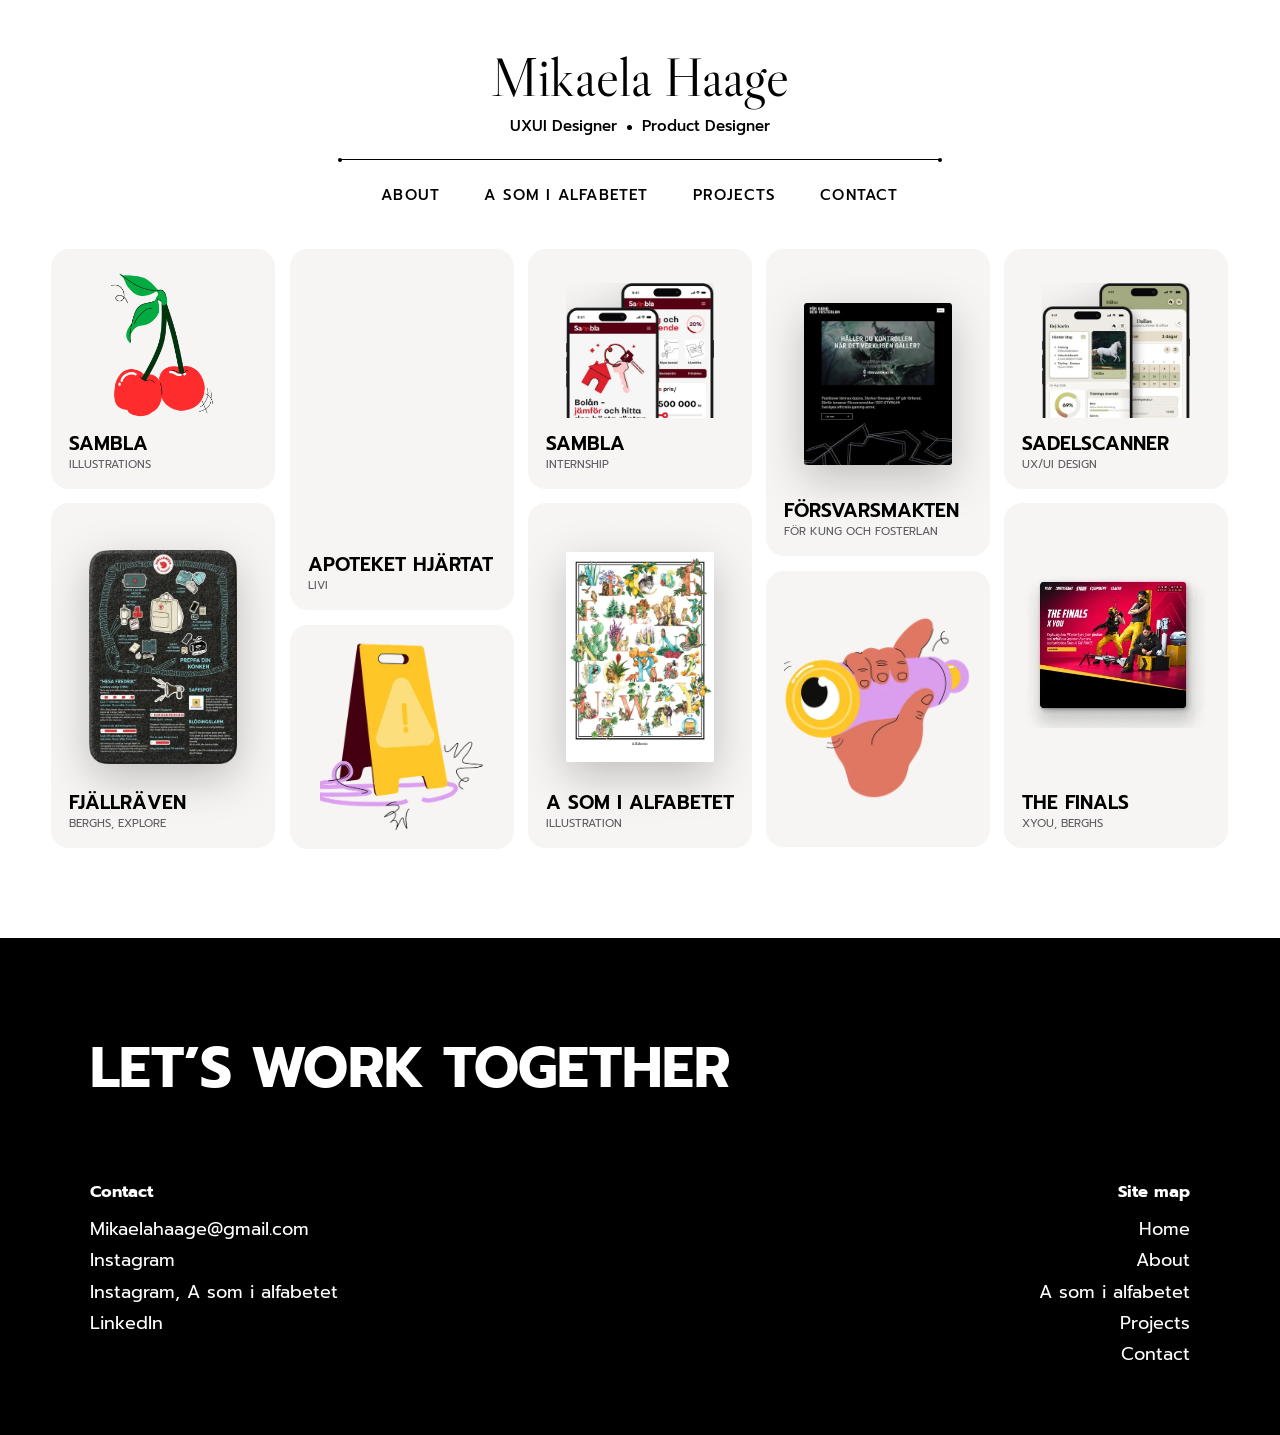
==== commit 3a973d65: "Go back to the link-preview version (undo Projects header changes) Co-Authored-By: Claude Opus 5.5 <" ====
--- a/index.html
+++ b/index.html
@@ -26,9 +26,6 @@
     // A reload keeps the original referrer, so it counts as a fresh visit.
     const navType = (performance.getEntriesByType("navigation")[0] || {}).type;
     const fromSite = navType !== "reload" && document.referrer.startsWith(location.origin + "/");
-    // The Projects view has the project pages' compact header; set it before
-    // the first paint so the big header never flashes.
-    if (location.hash === "#projects") document.documentElement.classList.add("list-view");
     if (!matchMedia("(prefers-reduced-motion: reduce)").matches && !location.hash && !fromSite) {
       history.scrollRestoration = "manual";
       document.documentElement.classList.add("intro");
@@ -49,21 +46,7 @@
     </nav>
   </header>
 
-  <!-- The Projects view's header, like About's and the project pages'. -->
-  <header class="project-header project-header--plain projects-header">
-    <nav class="project-nav" aria-label="Main menu">
-      <a href="./">Home</a>
-      <a href="about">About</a>
-      <a href="#projects" aria-current="page">Projects</a>
-    </nav>
-    <a class="name" href="./">Mikaela Haage</a>
-  </header>
-
   <main>
-    <div class="projects-intro">
-      <p class="case-eyebrow">Projects</p>
-      <h1 class="case-title">Selected work</h1>
-    </div>
     <!-- Card wall: JS fills .wall-track with two identical sets of columns. -->
     <section id="projects" class="wall" aria-label="Projects">
       <div class="wall-track" id="wall-track"></div>
--- a/styles.css
+++ b/styles.css
@@ -225,17 +225,6 @@
 .wall-track {
   display: flex;
   width: max-content;
-}
-
-/* Projects view: the compact header and a page title, as on About, in
-   place of the start page's big header. */
-.projects-header,
-.projects-intro { display: none; }
-.list-view .site-header { display: none; }
-.list-view .projects-header { display: grid; }
-.list-view .projects-intro {
-  display: block;
-  padding: clamp(24px, 4vw, 64px) clamp(var(--gutter), 4vw, 64px) clamp(8px, 1.5vw, 24px);
 }
 
 /* Projects view (main.js): a still list, one wide card per project. The
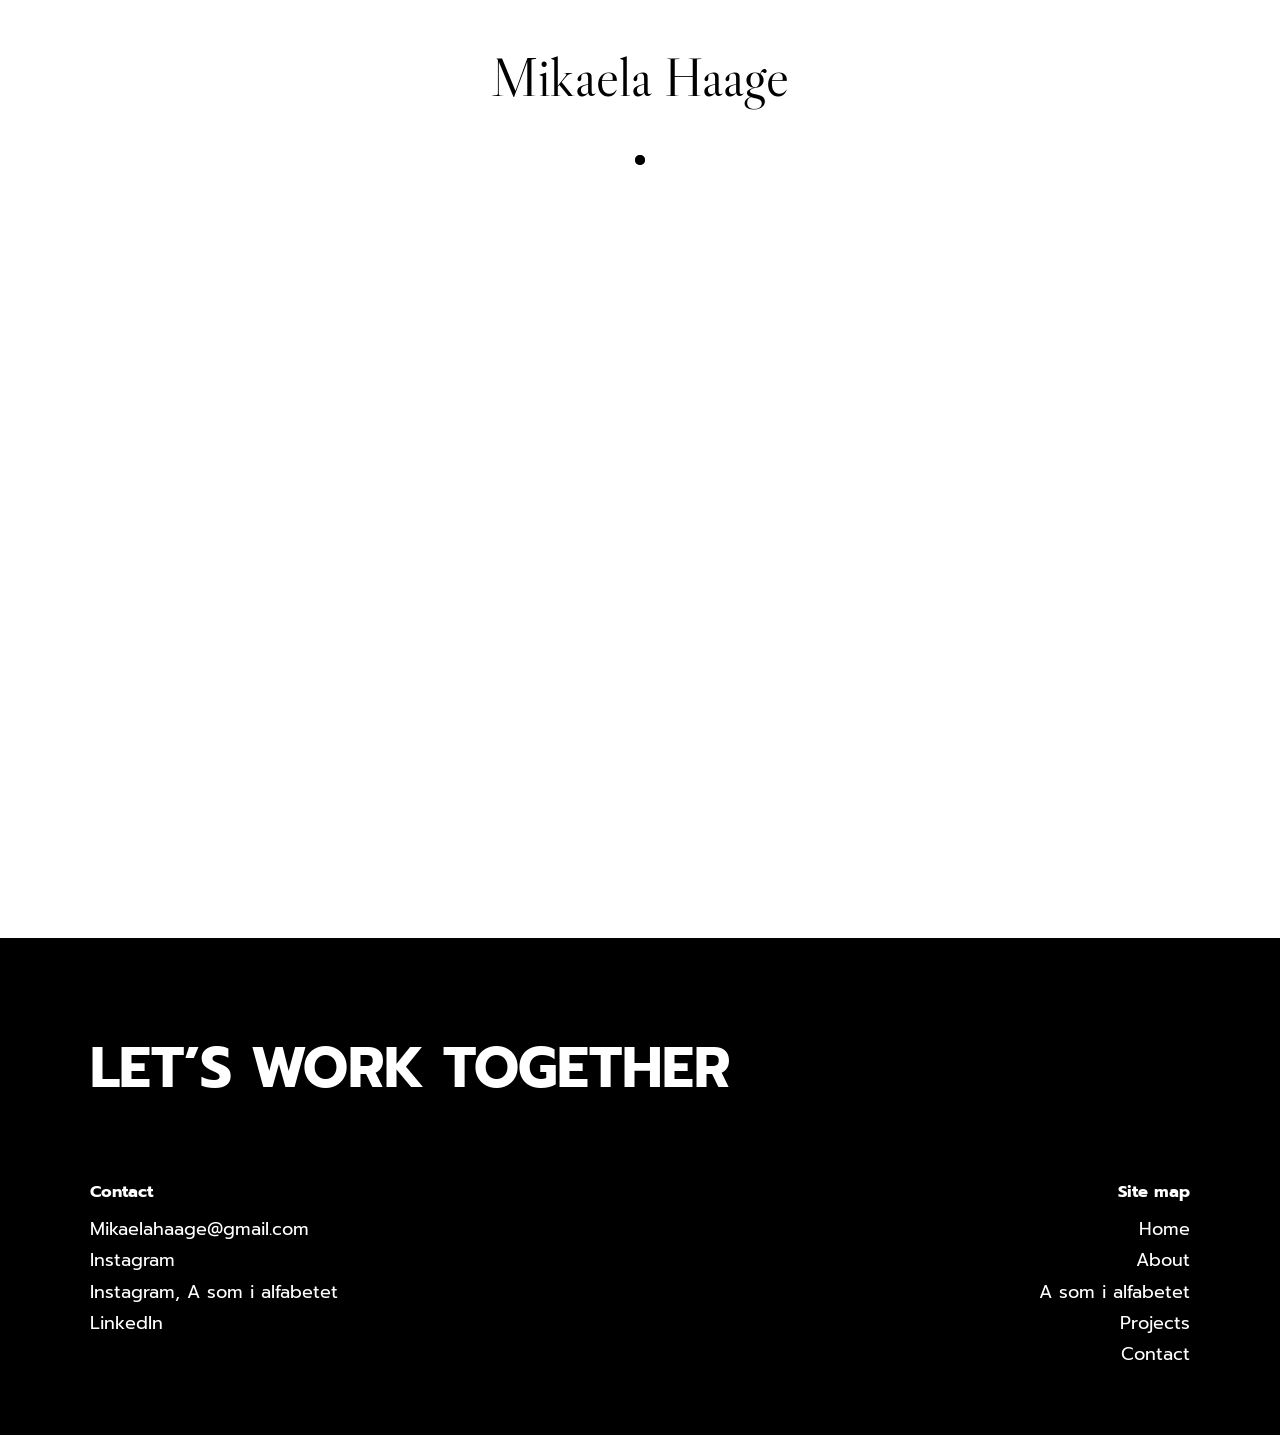
==== commit dbce6fe9: "Add MH logo as favicon and home-screen icon Co-Authored-By: Claude Opus 5.5 <noreply@anthropic.com>" ====
--- a/index.html
+++ b/index.html
@@ -16,6 +16,9 @@
   <meta property="og:image:width" content="1200">
   <meta property="og:image:height" content="630">
   <meta name="twitter:card" content="summary_large_image">
+  <link rel="icon" href="/favicon.ico" sizes="any">
+  <link rel="icon" type="image/png" sizes="32x32" href="/img/icons/icon-32.png">
+  <link rel="apple-touch-icon" href="/img/icons/apple-touch-icon.png">
   <link rel="preconnect" href="https://fonts.googleapis.com">
   <link rel="preconnect" href="https://fonts.gstatic.com" crossorigin>
   <link rel="stylesheet" href="https://fonts.googleapis.com/css2?family=Libre+Caslon+Display&family=Prompt:wght@400;500;600&display=swap">
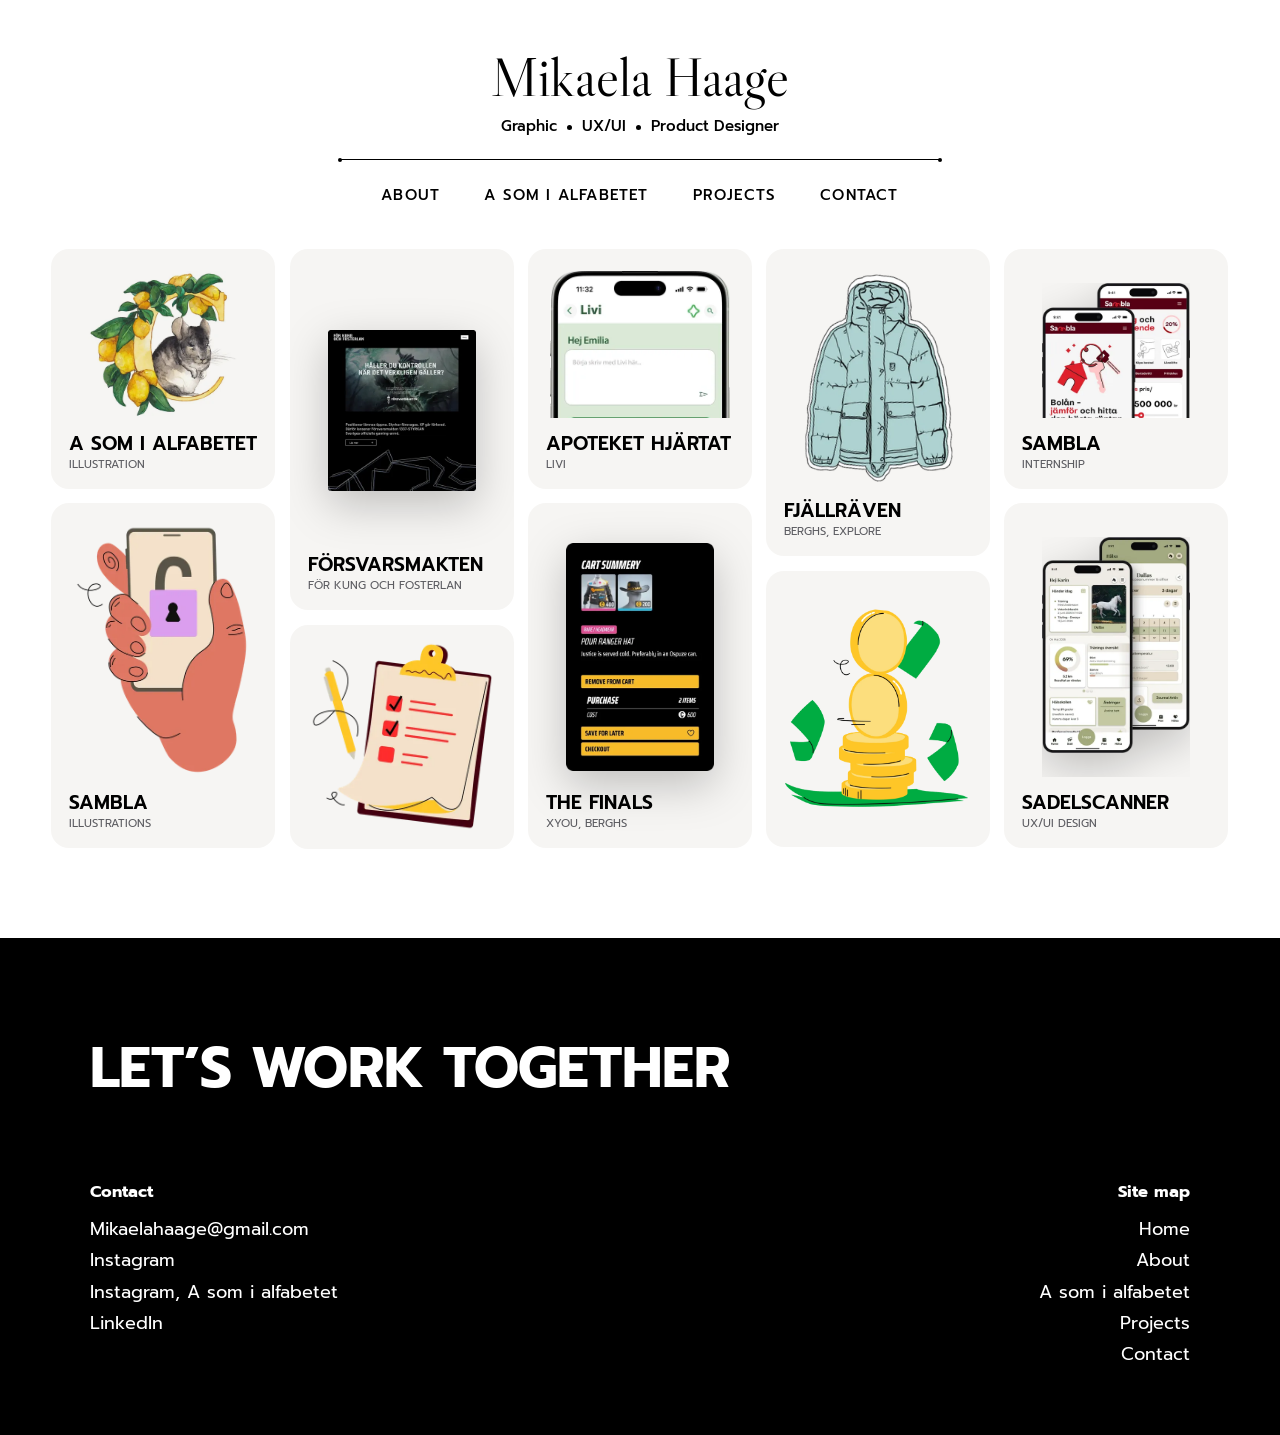
==== commit 30542b80: "Project name in the header's center, company on top, new title line Co-Authored-By: Claude Opus 5.5 " ====
--- a/index.html
+++ b/index.html
@@ -39,7 +39,7 @@
 
   <header class="site-header">
     <h1 class="name">Mikaela Haage</h1>
-    <p class="role">UXUI Designer<span class="role-dot" aria-hidden="true"></span>Product Designer</p>
+    <p class="role"><span class="role-part">Graphic</span><span class="role-dot" aria-hidden="true"></span><span class="visually-hidden">, </span><span class="role-part">UX/UI</span><span class="role-dot" aria-hidden="true"></span><span class="visually-hidden">, </span><span class="role-part">Product Designer</span></p>
     <div class="rule" role="presentation"></div>
     <nav class="nav" aria-label="Main menu">
       <a href="about">About</a>
--- a/styles.css
+++ b/styles.css
@@ -144,6 +144,8 @@
   font-size: 15px;
   font-weight: 500;
 }
+/* On narrow phones the line breaks at the dot, never inside a title. */
+.role-part { white-space: nowrap; }
 .role-dot {
   display: inline-block;
   width: 5px;
@@ -749,13 +751,20 @@
   text-transform: none;
 }
 
-/* Tagline over the project name, centered. */
+/* Project pages: what you're looking at, centered where the name sits on
+   About (the project name over its tagline). */
 .project-tagline {
   margin: 0;
   line-height: 1.3;
   text-align: center;
 }
-.project-tagline strong { display: block; font-weight: 600; }
+/* The name on top, larger; what it is (the kind of work, or where) below. */
+.project-tagline strong {
+  display: block;
+  font-size: clamp(16px, 1.45vw, 21px);
+  font-weight: 600;
+  line-height: 1.2;
+}
 
 /* Two rows once the three columns get tight: name on top, menu and project below. */
 @media (max-width: 860px) {
@@ -765,13 +774,12 @@
     gap: 12px 16px;
     font-size: 14px;
   }
-  .project-header .name { grid-area: name; justify-self: center; }
+  .project-header .name,
+  .project-header > .project-tagline { grid-area: name; justify-self: center; }
   .project-nav { grid-area: nav; gap: 20px; }
   .project-current { grid-area: current; gap: 20px; }
 }
 @media (max-width: 640px) {
-  /* Phones drop the project name; the menu and Next are enough. */
-  .project-tagline { display: none; }
   .project-header { grid-template-columns: max-content minmax(0, 1fr); }
 }
 /* Pages without a current project (About): the menu centered under the name. */
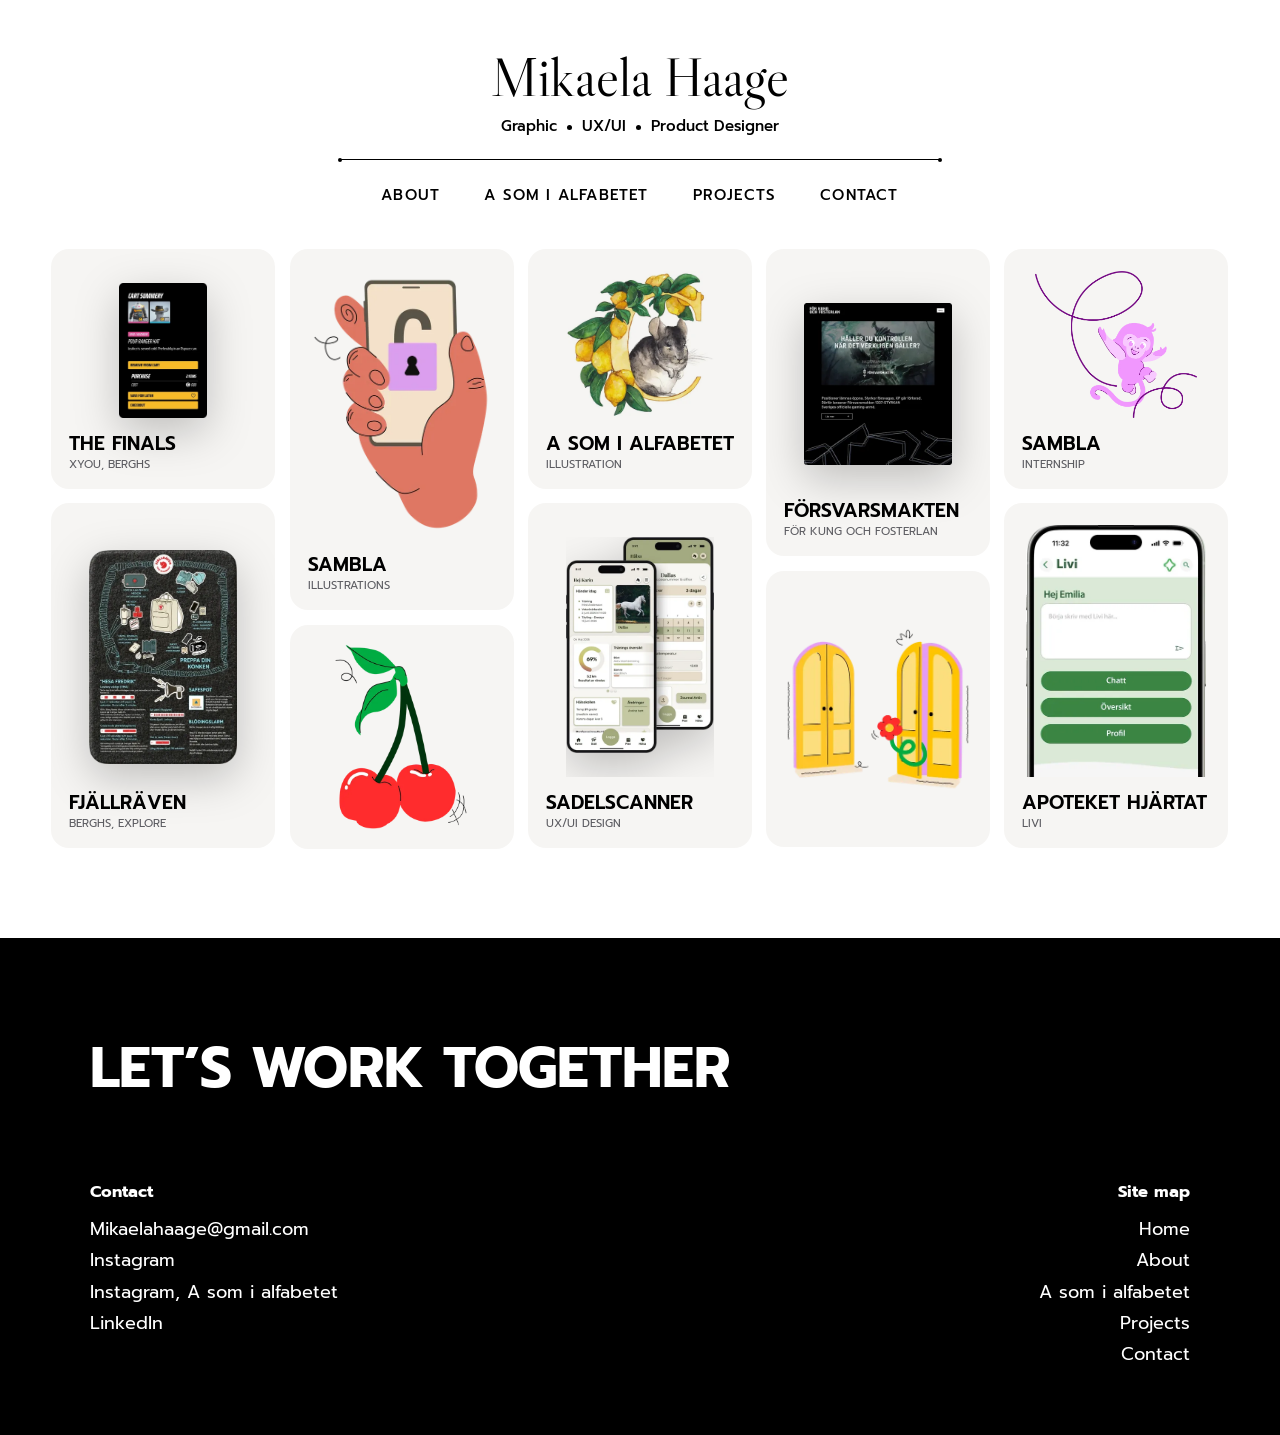
==== commit 8d09fa35: "Wrap long names in Projects cards; name links to Home Co-Authored-By: Claude Opus 5.5 <noreply@anthr" ====
--- a/index.html
+++ b/index.html
@@ -38,7 +38,7 @@
 <body>
 
   <header class="site-header">
-    <h1 class="name">Mikaela Haage</h1>
+    <h1 class="name"><a href="./">Mikaela Haage</a></h1>
     <p class="role"><span class="role-part">Graphic</span><span class="role-dot" aria-hidden="true"></span><span class="visually-hidden">, </span><span class="role-part">UX/UI</span><span class="role-dot" aria-hidden="true"></span><span class="visually-hidden">, </span><span class="role-part">Product Designer</span></p>
     <div class="rule" role="presentation"></div>
     <nav class="nav" aria-label="Main menu">
--- a/styles.css
+++ b/styles.css
@@ -57,11 +57,12 @@
   line-height: 1.1;
   view-transition-name: site-name;
 }
-a.name {
-  display: block;
+a.name,
+.name a {
   color: inherit;
   text-decoration: none;
 }
+a.name { display: block; }
 
 /* ---------- Page transition ----------
    Moving between pages, the name glides from the big centered header to the
@@ -276,6 +277,9 @@
 .list-card-text {
   display: grid;
   gap: 0.4em;
+  /* min-width lets the text shrink beside the image, so long names wrap
+     (hyphenated, see lang="sv" in main.js) instead of running off the card. */
+  min-width: 0;
   max-width: 34em;
   text-transform: none;
 }
@@ -284,6 +288,8 @@
   font-weight: 600;
   line-height: 1;
   text-transform: uppercase;
+  hyphens: auto;
+  overflow-wrap: break-word;
 }
 .list-card-sub {
   font-size: clamp(11px, 0.95vw, 15px);
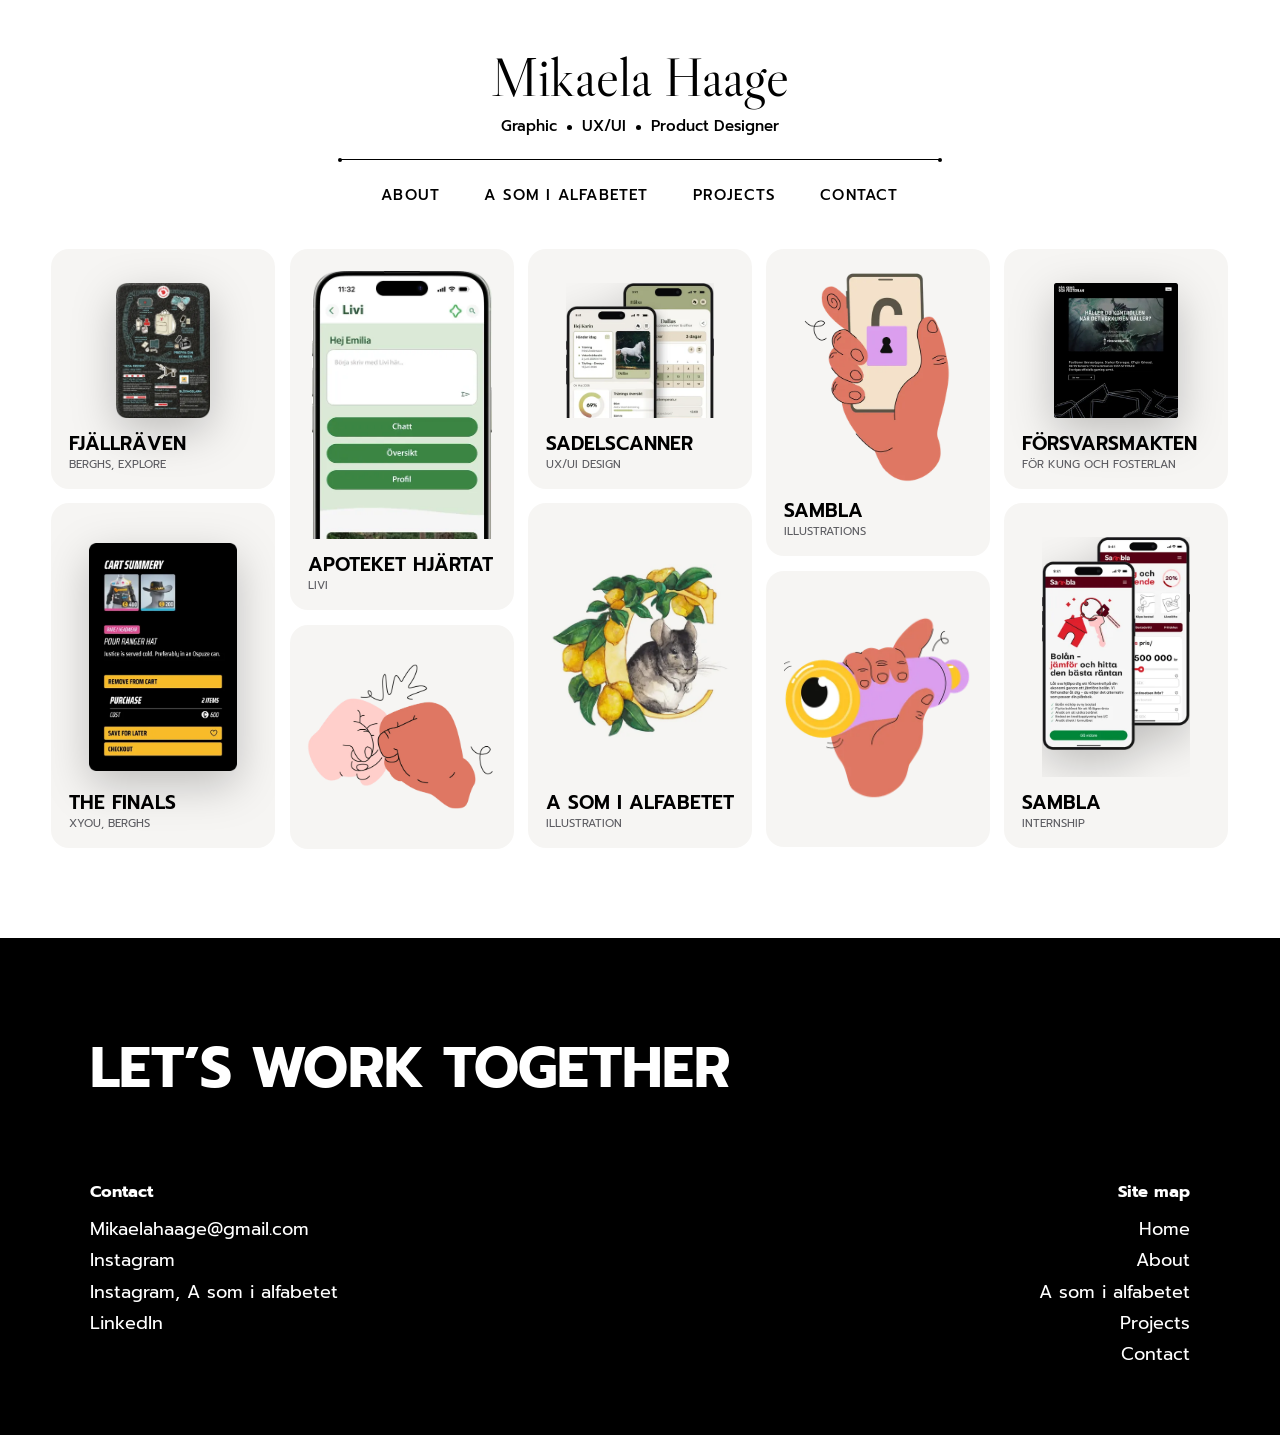
==== commit 1686e9c0: "Compact header rolls down only the first time it appears Co-Authored-By: Claude Opus 5.5 <noreply@an" ====
--- a/index.html
+++ b/index.html
@@ -23,6 +23,19 @@
   <link rel="preconnect" href="https://fonts.gstatic.com" crossorigin>
   <link rel="stylesheet" href="https://fonts.googleapis.com/css2?family=Libre+Caslon+Display&family=Prompt:wght@400;500;600&display=swap">
   <link rel="stylesheet" href="styles.css">
+  <script>
+    // The compact header rolls down only when it first appears. Coming from
+    // another page that showed it too, it stays put.
+    try {
+      if (document.referrer.startsWith(location.origin + "/") && sessionStorage.getItem("compact-header") === "1") {
+        document.documentElement.classList.add("header-stays");
+      }
+      addEventListener("pagehide", () => {
+        const header = document.querySelector(".project-header");
+        sessionStorage.setItem("compact-header", header && header.offsetParent ? "1" : "0");
+      });
+    } catch (e) {}
+  </script>
   <script>
     // Intro: start hidden before first paint. Skipped for reduced motion, deep links,
     // and when arriving from another page on the site (the page transition runs instead).
--- a/styles.css
+++ b/styles.css
@@ -706,6 +706,7 @@
   to { transform: none; }
 }
 .project-header .name { view-transition-name: none; }
+.header-stays .project-header { animation: none; }
 @media (prefers-reduced-motion: no-preference) {
   .project-header { animation: header-roll-down 0.7s cubic-bezier(0.2, 0.8, 0.2, 1) both; }
 }
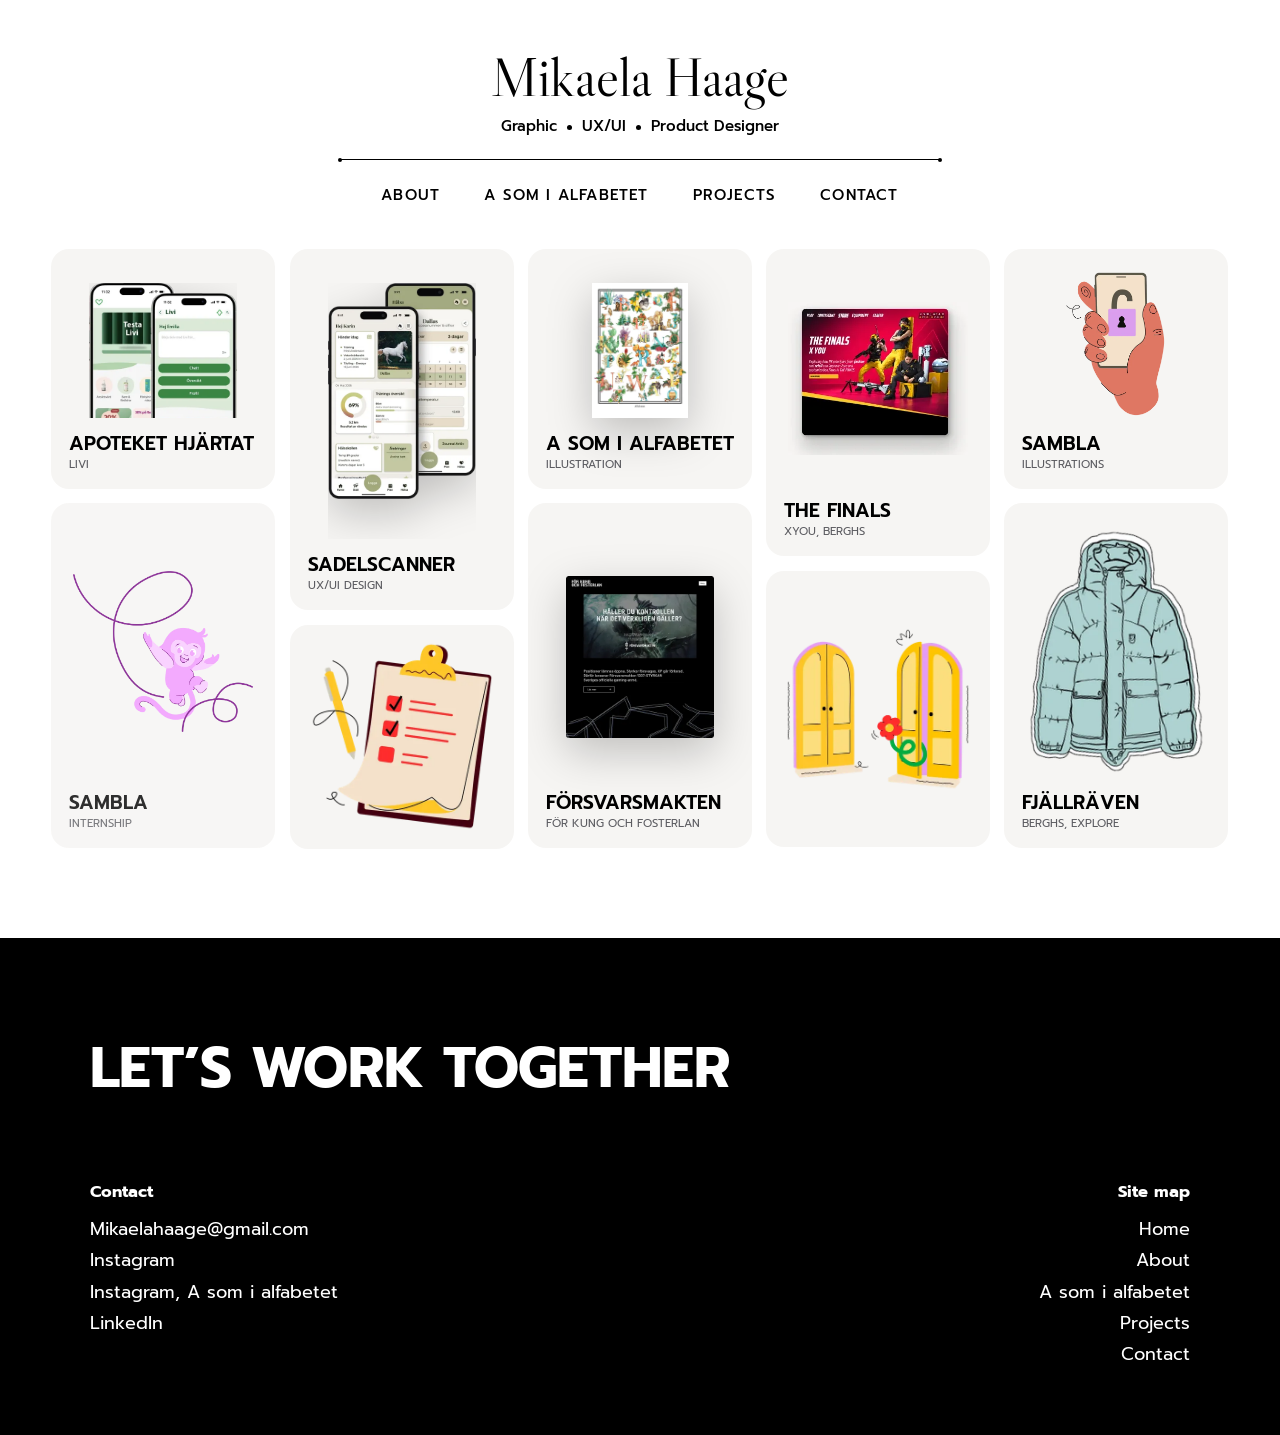
==== commit e3e12c0b: "Keep the compact header in place when changing pages Co-Authored-By: Claude Opus 5.5 <noreply@anthro" ====
--- a/index.html
+++ b/index.html
@@ -33,6 +33,14 @@
       addEventListener("pagehide", () => {
         const header = document.querySelector(".project-header");
         sessionStorage.setItem("compact-header", header && header.offsetParent ? "1" : "0");
+      });
+      // Leaving for another page: the header shows at once (even if it had
+      // slid away while scrolling), so the page change can keep it in place.
+      addEventListener("pageswap", () => {
+        const header = document.querySelector(".project-header");
+        if (!header) return;
+        header.style.transition = "none";
+        header.classList.remove("is-hidden");
       });
     } catch (e) {}
   </script>
--- a/styles.css
+++ b/styles.css
@@ -707,6 +707,9 @@
 }
 .project-header .name { view-transition-name: none; }
 .header-stays .project-header { animation: none; }
+/* Between pages that both have it, the compact header stays put while the
+   rest cross-fades (only its text, like the project name, fades over). */
+.project-header { view-transition-name: compact-header; }
 @media (prefers-reduced-motion: no-preference) {
   .project-header { animation: header-roll-down 0.7s cubic-bezier(0.2, 0.8, 0.2, 1) both; }
 }
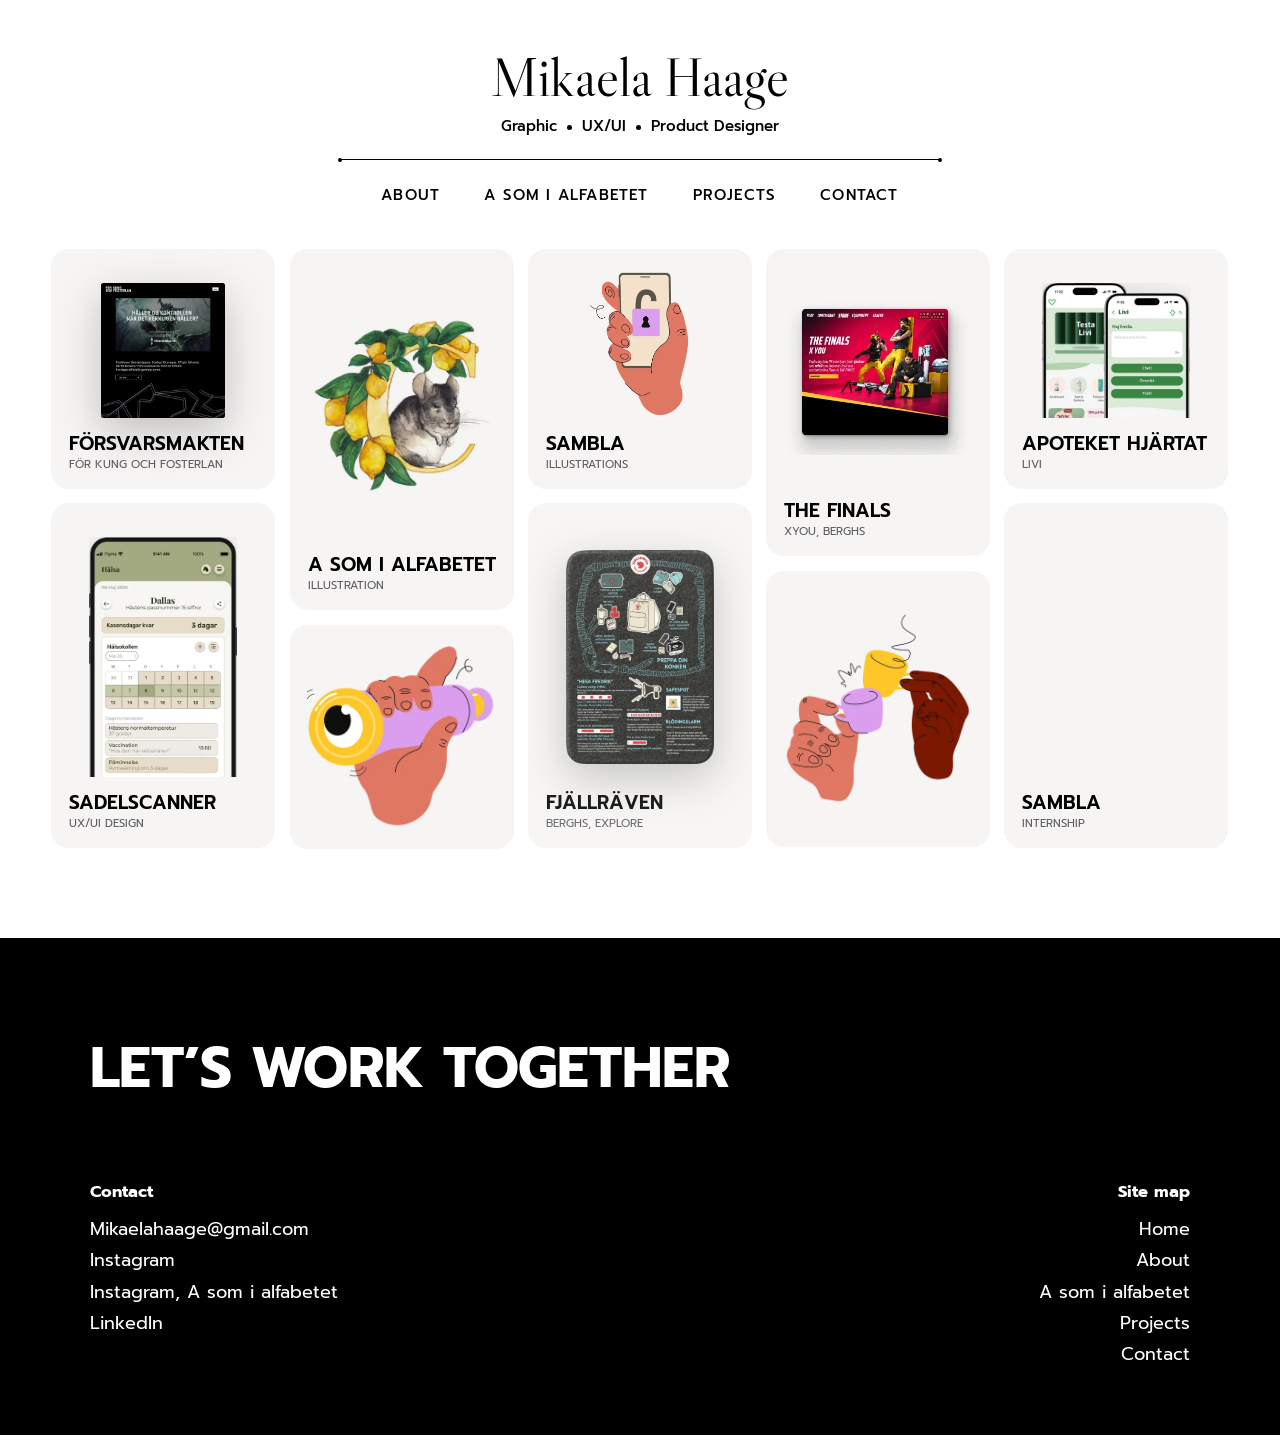
==== commit f28010bb: "New title in tab and share card; new start page share image Co-Authored-By: Claude Opus 5.5 <noreply" ====
--- a/index.html
+++ b/index.html
@@ -3,14 +3,14 @@
 <head>
   <meta charset="utf-8">
   <meta name="viewport" content="width=device-width, initial-scale=1">
-  <title>Mikaela Haage – UXUI Designer &amp; Product Designer</title>
-  <meta name="description" content="Portfolio of Mikaela Haage, UXUI Designer and Product Designer in Stockholm: apps, campaigns and hand-drawn illustration.">
+  <title>Mikaela Haage – Graphic, UX/UI &amp; Product Designer</title>
+  <meta name="description" content="Portfolio of Mikaela Haage, Graphic, UX/UI and Product Designer in Stockholm: apps, campaigns and hand-drawn illustration.">
   <link rel="canonical" href="https://mikaelahaage.se/">
   <!-- How the page looks when the link is shared. -->
   <meta property="og:type" content="website">
   <meta property="og:site_name" content="Mikaela Haage">
-  <meta property="og:title" content="Mikaela Haage – UXUI Designer &amp; Product Designer">
-  <meta property="og:description" content="Portfolio of Mikaela Haage, UXUI Designer and Product Designer in Stockholm: apps, campaigns and hand-drawn illustration.">
+  <meta property="og:title" content="Mikaela Haage – Graphic, UX/UI &amp; Product Designer">
+  <meta property="og:description" content="Portfolio of Mikaela Haage, Graphic, UX/UI and Product Designer in Stockholm: apps, campaigns and hand-drawn illustration.">
   <meta property="og:url" content="https://mikaelahaage.se/">
   <meta property="og:image" content="https://mikaelahaage.se/img/share/home.jpg">
   <meta property="og:image:width" content="1200">
